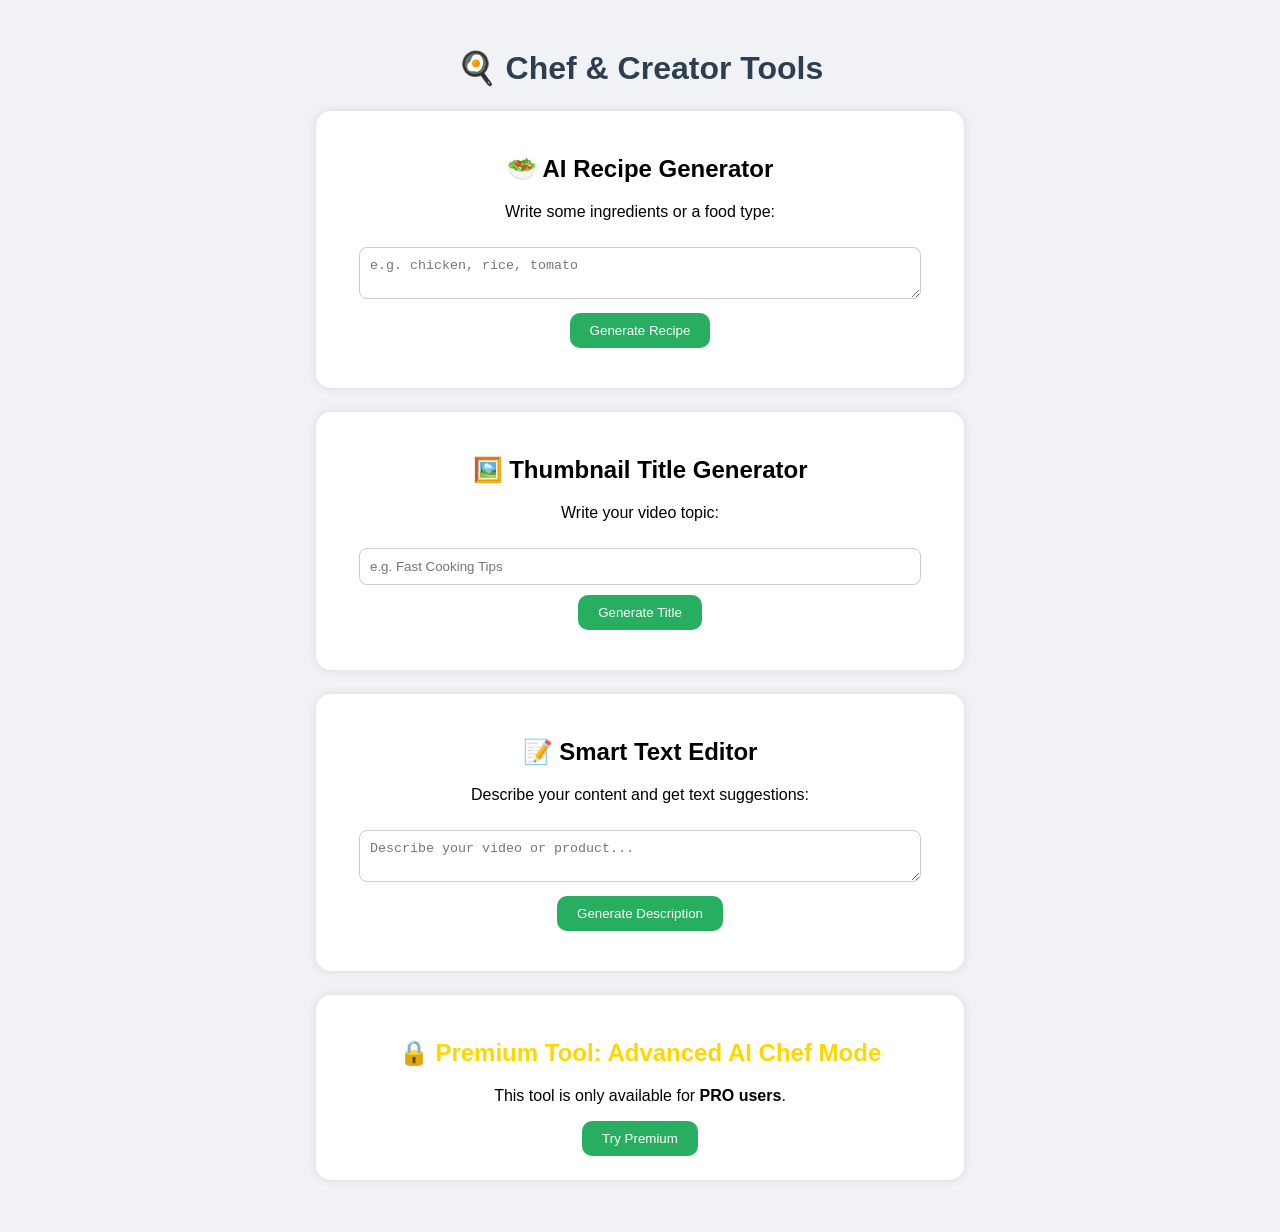
==== index.html @ 95f0c41e "Add files via upload" ====
<!DOCTYPE html>
<html lang="en">
<head>
  <meta charset="UTF-8">
  <title>Chef & Creator Tools</title>
  <style>
    body {
      font-family: Arial, sans-serif;
      padding: 20px;
      background: #f0f2f5;
      text-align: center;
    }
    h1 {
      color: #2c3e50;
    }
    .tool {
      background: white;
      margin: 1.5em auto;
      padding: 1.5em;
      border-radius: 15px;
      max-width: 600px;
      box-shadow: 0 0 10px rgba(0,0,0,0.1);
    }
    textarea, input {
      width: 90%;
      padding: 10px;
      margin: 10px 0;
      border-radius: 8px;
      border: 1px solid #ccc;
    }
    button {
      padding: 10px 20px;
      background-color: #27ae60;
      color: white;
      border: none;
      border-radius: 10px;
      cursor: pointer;
    }
    button:hover {
      background-color: #1e8449;
    }
    .premium {
      color: gold;
      font-weight: bold;
    }
  </style>
</head>
<body>

  <h1>🍳 Chef & Creator Tools</h1>

  <!-- Herramienta de recetas -->
  <div class="tool">
    <h2>🥗 AI Recipe Generator</h2>
    <p>Write some ingredients or a food type:</p>
    <textarea id="ingredients" placeholder="e.g. chicken, rice, tomato"></textarea>
    <button onclick="generateRecipe()">Generate Recipe</button>
    <p id="recipeOutput"></p>
  </div>

  <!-- Sistema de miniaturas -->
  <div class="tool">
    <h2>🖼️ Thumbnail Title Generator</h2>
    <p>Write your video topic:</p>
    <input type="text" id="videoTopic" placeholder="e.g. Fast Cooking Tips">
    <button onclick="generateThumbnail()">Generate Title</button>
    <p id="thumbnailOutput"></p>
  </div>

  <!-- Editor de IA -->
  <div class="tool">
    <h2>📝 Smart Text Editor</h2>
    <p>Describe your content and get text suggestions:</p>
    <textarea id="contentDesc" placeholder="Describe your video or product..."></textarea>
    <button onclick="generateText()">Generate Description</button>
    <p id="textOutput"></p>
  </div>

  <!-- Herramienta Premium -->
  <div class="tool">
    <h2 class="premium">🔒 Premium Tool: Advanced AI Chef Mode</h2>
    <p>This tool is only available for <strong>PRO users</strong>.</p>
    <button onclick="alert('Upgrade to PRO to unlock this feature!')">Try Premium</button>
  </div>

  <script>
    function generateRecipe() {
      const input = document.getElementById("ingredients").value.toLowerCase();
      const output = document.getElementById("recipeOutput");
      if (!input) {
        output.textContent = "Please enter ingredients.";
        return;
      }
      output.textContent = `Recipe Idea: Mix ${input} with spices, cook for 25 mins. Serve hot!`;
    }

    function generateThumbnail() {
      const topic = document.getElementById("videoTopic").value;
      const output = document.getElementById("thumbnailOutput");
      if (!topic) {
        output.textContent = "Please enter a topic.";
        return;
      }
      const title = `🔥 ${topic.toUpperCase()} in 5 Minutes! (Shocking Results)`;
      output.textContent = `Suggested Title: ${title}`;
    }

    function generateText() {
      const desc = document.getElementById("contentDesc").value;
      const output = document.getElementById("textOutput");
      if (!desc) {
        output.textContent = "Please write a description.";
        return;
      }
      output.textContent = `Suggested Text: Discover how ${desc} can boost your creativity! Try it now.`;
    }
  </script>

</body>
  </html>
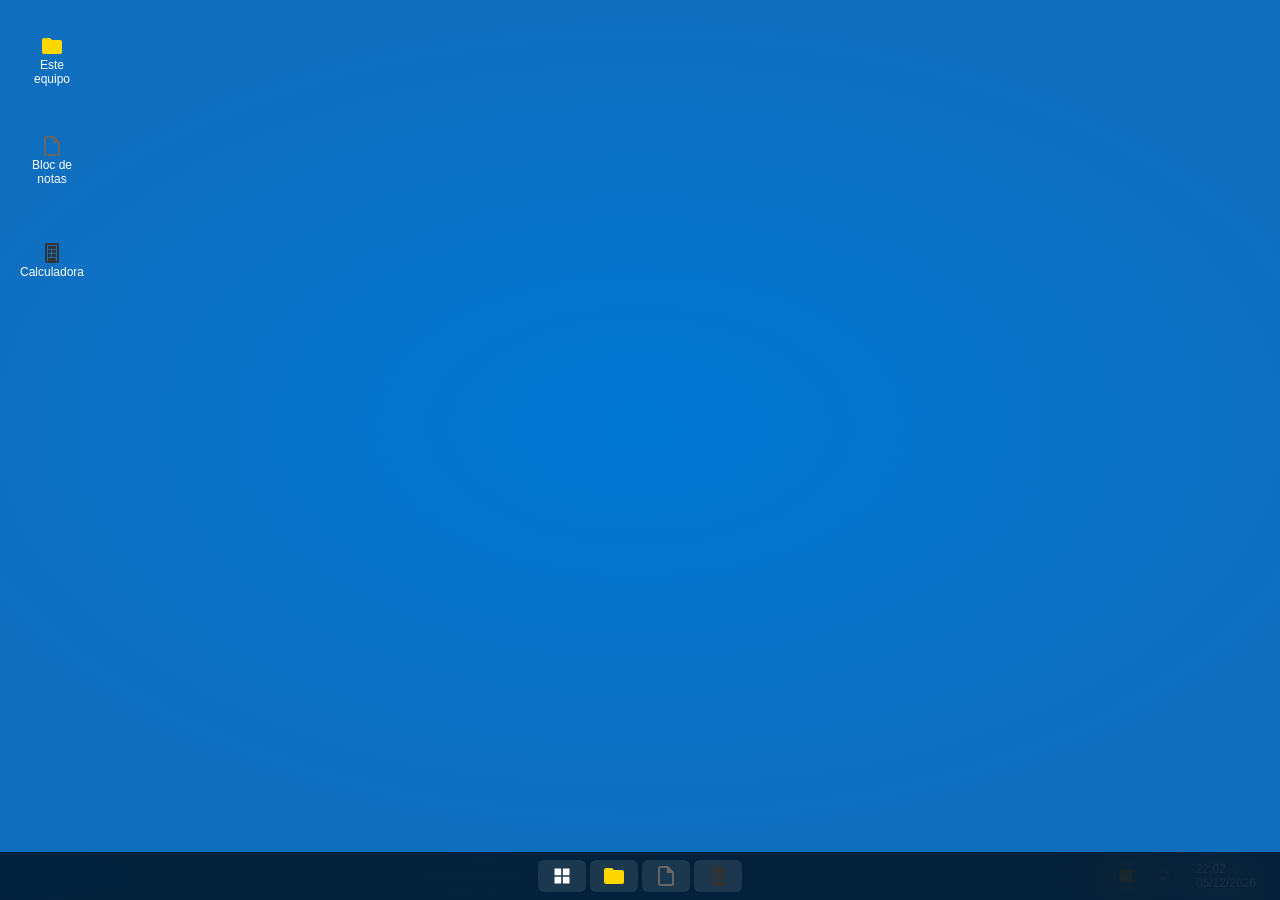
==== commit 5c04ac4c: "Implement Windows 11 desktop emulator with multiple apps and interactions Co-authored-by: santinopon" ====
--- a/index.html
+++ b/index.html
@@ -1,120 +1,1126 @@
 <!DOCTYPE html>
-<html lang="en">
+<html lang="es">
 <head>
-  <meta charset="UTF-8">
-  <title>Chef & Creator Tools</title>
-  <style>
-    body {
-      font-family: Arial, sans-serif;
-      padding: 20px;
-      background: #f0f2f5;
-      text-align: center;
-    }
-    h1 {
-      color: #2c3e50;
-    }
-    .tool {
-      background: white;
-      margin: 1.5em auto;
-      padding: 1.5em;
-      border-radius: 15px;
-      max-width: 600px;
-      box-shadow: 0 0 10px rgba(0,0,0,0.1);
-    }
-    textarea, input {
-      width: 90%;
-      padding: 10px;
-      margin: 10px 0;
-      border-radius: 8px;
-      border: 1px solid #ccc;
-    }
-    button {
-      padding: 10px 20px;
-      background-color: #27ae60;
-      color: white;
-      border: none;
-      border-radius: 10px;
-      cursor: pointer;
-    }
-    button:hover {
-      background-color: #1e8449;
-    }
-    .premium {
-      color: gold;
-      font-weight: bold;
-    }
-  </style>
+    <meta charset="UTF-8">
+    <meta name="viewport" content="width=device-width, initial-scale=1.0">
+    <title>Windows 11 Emulator</title>
+    <style>
+        * {
+            margin: 0;
+            padding: 0;
+            box-sizing: border-box;
+        }
+
+        body {
+            font-family: 'Segoe UI', Tahoma, Geneva, Verdana, sans-serif;
+            height: 100vh;
+            overflow: hidden;
+            background: linear-gradient(135deg, #0078d4 0%, #106ebe 100%);
+            position: relative;
+        }
+
+        /* Desktop */
+        .desktop {
+            width: 100%;
+            height: calc(100vh - 48px);
+            position: relative;
+            background: url('data:image/svg+xml,<svg xmlns="http://www.w3.org/2000/svg" viewBox="0 0 1920 1080"><defs><radialGradient id="grad" cx="50%" cy="50%" r="50%"><stop offset="0%" style="stop-color:%230078d4;stop-opacity:1" /><stop offset="100%" style="stop-color:%23106ebe;stop-opacity:1" /></radialGradient></defs><rect width="1920" height="1080" fill="url(%23grad)"/></svg>') center/cover;
+        }
+
+        /* Desktop Icons */
+        .desktop-icon {
+            position: absolute;
+            width: 64px;
+            height: 80px;
+            display: flex;
+            flex-direction: column;
+            align-items: center;
+            justify-content: center;
+            cursor: pointer;
+            border-radius: 8px;
+            transition: background-color 0.2s;
+            color: white;
+            font-size: 12px;
+            text-align: center;
+            padding: 8px;
+        }
+
+        .desktop-icon:hover {
+            background: rgba(255, 255, 255, 0.1);
+        }
+
+        .desktop-icon img {
+            width: 32px;
+            height: 32px;
+            margin-bottom: 4px;
+        }
+
+        /* Taskbar */
+        .taskbar {
+            position: fixed;
+            bottom: 0;
+            left: 0;
+            right: 0;
+            height: 48px;
+            background: rgba(0, 0, 0, 0.7);
+            backdrop-filter: blur(20px);
+            display: flex;
+            align-items: center;
+            justify-content: center;
+            z-index: 1000;
+        }
+
+        .taskbar-center {
+            display: flex;
+            align-items: center;
+            gap: 4px;
+        }
+
+        .start-button {
+            width: 48px;
+            height: 32px;
+            background: rgba(255, 255, 255, 0.1);
+            border: none;
+            border-radius: 6px;
+            cursor: pointer;
+            display: flex;
+            align-items: center;
+            justify-content: center;
+            transition: background-color 0.2s;
+        }
+
+        .start-button:hover {
+            background: rgba(255, 255, 255, 0.2);
+        }
+
+        .start-button svg {
+            width: 20px;
+            height: 20px;
+            fill: white;
+        }
+
+        .taskbar-app {
+            width: 48px;
+            height: 32px;
+            background: rgba(255, 255, 255, 0.1);
+            border: none;
+            border-radius: 6px;
+            cursor: pointer;
+            display: flex;
+            align-items: center;
+            justify-content: center;
+            transition: background-color 0.2s;
+            position: relative;
+        }
+
+        .taskbar-app:hover {
+            background: rgba(255, 255, 255, 0.2);
+        }
+
+        .taskbar-app.active {
+            background: rgba(255, 255, 255, 0.3);
+        }
+
+        .taskbar-app.active::after {
+            content: '';
+            position: absolute;
+            bottom: -2px;
+            left: 50%;
+            transform: translateX(-50%);
+            width: 20px;
+            height: 2px;
+            background: #0078d4;
+            border-radius: 1px;
+        }
+
+        /* Start Menu */
+        .start-menu {
+            position: fixed;
+            bottom: 60px;
+            left: 50%;
+            transform: translateX(-50%);
+            width: 600px;
+            height: 700px;
+            background: rgba(32, 32, 32, 0.95);
+            backdrop-filter: blur(20px);
+            border-radius: 12px;
+            border: 1px solid rgba(255, 255, 255, 0.1);
+            display: none;
+            flex-direction: column;
+            z-index: 1001;
+            overflow: hidden;
+        }
+
+        .start-menu.show {
+            display: flex;
+        }
+
+        .start-menu-header {
+            padding: 24px 24px 16px;
+            border-bottom: 1px solid rgba(255, 255, 255, 0.1);
+        }
+
+        .search-box {
+            width: 100%;
+            padding: 12px 16px;
+            background: rgba(255, 255, 255, 0.1);
+            border: 1px solid rgba(255, 255, 255, 0.2);
+            border-radius: 6px;
+            color: white;
+            font-size: 14px;
+            outline: none;
+        }
+
+        .search-box::placeholder {
+            color: rgba(255, 255, 255, 0.6);
+        }
+
+        .start-menu-content {
+            flex: 1;
+            padding: 24px;
+            overflow-y: auto;
+        }
+
+        .pinned-section h3 {
+            color: white;
+            font-size: 16px;
+            margin-bottom: 16px;
+            font-weight: 600;
+        }
+
+        .pinned-apps {
+            display: grid;
+            grid-template-columns: repeat(6, 1fr);
+            gap: 12px;
+            margin-bottom: 32px;
+        }
+
+        .pinned-app {
+            width: 80px;
+            height: 80px;
+            background: rgba(255, 255, 255, 0.1);
+            border-radius: 8px;
+            display: flex;
+            flex-direction: column;
+            align-items: center;
+            justify-content: center;
+            cursor: pointer;
+            transition: background-color 0.2s;
+            color: white;
+            text-decoration: none;
+        }
+
+        .pinned-app:hover {
+            background: rgba(255, 255, 255, 0.2);
+        }
+
+        .pinned-app span {
+            font-size: 11px;
+            margin-top: 4px;
+            text-align: center;
+        }
+
+        /* Window */
+        .window {
+            position: absolute;
+            background: white;
+            border-radius: 8px;
+            box-shadow: 0 8px 32px rgba(0, 0, 0, 0.3);
+            display: none;
+            flex-direction: column;
+            overflow: hidden;
+            z-index: 100;
+            min-width: 300px;
+            min-height: 200px;
+        }
+
+        .window.show {
+            display: flex;
+        }
+
+        .window.maximized {
+            top: 0 !important;
+            left: 0 !important;
+            width: 100% !important;
+            height: calc(100vh - 48px) !important;
+            border-radius: 0;
+        }
+
+        .window-titlebar {
+            height: 32px;
+            background: #f3f3f3;
+            display: flex;
+            align-items: center;
+            justify-content: space-between;
+            padding: 0 16px;
+            cursor: move;
+            user-select: none;
+        }
+
+        .window-title {
+            font-size: 12px;
+            font-weight: 400;
+            color: #333;
+        }
+
+        .window-controls {
+            display: flex;
+            gap: 2px;
+        }
+
+        .window-control {
+            width: 32px;
+            height: 20px;
+            border: none;
+            background: transparent;
+            cursor: pointer;
+            display: flex;
+            align-items: center;
+            justify-content: center;
+            border-radius: 4px;
+            transition: background-color 0.2s;
+        }
+
+        .window-control:hover {
+            background: rgba(0, 0, 0, 0.1);
+        }
+
+        .window-control.close:hover {
+            background: #e74c3c;
+            color: white;
+        }
+
+        .window-content {
+            flex: 1;
+            overflow: auto;
+        }
+
+        /* File Explorer */
+        .file-explorer {
+            display: flex;
+            height: 100%;
+        }
+
+        .sidebar {
+            width: 200px;
+            background: #f8f9fa;
+            border-right: 1px solid #e9ecef;
+            padding: 16px 0;
+        }
+
+        .sidebar-item {
+            padding: 8px 16px;
+            cursor: pointer;
+            display: flex;
+            align-items: center;
+            gap: 8px;
+            font-size: 14px;
+            color: #333;
+            transition: background-color 0.2s;
+        }
+
+        .sidebar-item:hover {
+            background: #e9ecef;
+        }
+
+        .sidebar-item.active {
+            background: #0078d4;
+            color: white;
+        }
+
+        .main-content {
+            flex: 1;
+            display: flex;
+            flex-direction: column;
+        }
+
+        .toolbar {
+            height: 48px;
+            background: #f8f9fa;
+            border-bottom: 1px solid #e9ecef;
+            display: flex;
+            align-items: center;
+            padding: 0 16px;
+            gap: 8px;
+        }
+
+        .toolbar-button {
+            padding: 6px 12px;
+            border: 1px solid #dee2e6;
+            background: white;
+            border-radius: 4px;
+            cursor: pointer;
+            font-size: 12px;
+            transition: background-color 0.2s;
+        }
+
+        .toolbar-button:hover {
+            background: #e9ecef;
+        }
+
+        .file-list {
+            flex: 1;
+            padding: 16px;
+            background: white;
+        }
+
+        .file-item {
+            display: flex;
+            align-items: center;
+            gap: 12px;
+            padding: 8px;
+            border-radius: 4px;
+            cursor: pointer;
+            transition: background-color 0.2s;
+        }
+
+        .file-item:hover {
+            background: #f8f9fa;
+        }
+
+        .file-item.selected {
+            background: #0078d4;
+            color: white;
+        }
+
+        /* Notepad */
+        .notepad-content {
+            padding: 16px;
+            height: 100%;
+        }
+
+        .notepad-textarea {
+            width: 100%;
+            height: 100%;
+            border: none;
+            outline: none;
+            font-family: 'Consolas', monospace;
+            font-size: 14px;
+            resize: none;
+        }
+
+        /* Calculator */
+        .calculator {
+            padding: 16px;
+            background: #f0f0f0;
+            width: 320px;
+            height: 500px;
+        }
+
+        .calc-display {
+            width: 100%;
+            height: 80px;
+            background: white;
+            border: 2px solid #ddd;
+            border-radius: 4px;
+            margin-bottom: 16px;
+            padding: 16px;
+            font-size: 24px;
+            text-align: right;
+            display: flex;
+            align-items: center;
+            justify-content: flex-end;
+        }
+
+        .calc-buttons {
+            display: grid;
+            grid-template-columns: repeat(4, 1fr);
+            gap: 8px;
+        }
+
+        .calc-button {
+            height: 60px;
+            border: none;
+            border-radius: 4px;
+            background: #e0e0e0;
+            cursor: pointer;
+            font-size: 18px;
+            font-weight: 600;
+            transition: background-color 0.2s;
+        }
+
+        .calc-button:hover {
+            background: #d0d0d0;
+        }
+
+        .calc-button.operator {
+            background: #0078d4;
+            color: white;
+        }
+
+        .calc-button.operator:hover {
+            background: #106ebe;
+        }
+
+        .calc-button.equals {
+            background: #28a745;
+            color: white;
+        }
+
+        .calc-button.equals:hover {
+            background: #218838;
+        }
+
+        /* System Tray */
+        .system-tray {
+            position: fixed;
+            bottom: 0;
+            right: 0;
+            display: flex;
+            align-items: center;
+            height: 48px;
+            padding: 0 16px;
+            gap: 8px;
+            color: white;
+            font-size: 12px;
+        }
+
+        .tray-item {
+            padding: 4px 8px;
+            border-radius: 4px;
+            cursor: pointer;
+            transition: background-color 0.2s;
+        }
+
+        .tray-item:hover {
+            background: rgba(255, 255, 255, 0.1);
+        }
+
+        /* Notification */
+        .notification {
+            position: fixed;
+            top: 20px;
+            right: 20px;
+            background: white;
+            border-radius: 8px;
+            box-shadow: 0 4px 16px rgba(0, 0, 0, 0.2);
+            padding: 16px;
+            min-width: 300px;
+            z-index: 2000;
+            transform: translateX(400px);
+            transition: transform 0.3s ease;
+        }
+
+        .notification.show {
+            transform: translateX(0);
+        }
+
+        .notification-title {
+            font-weight: 600;
+            margin-bottom: 4px;
+        }
+
+        .notification-message {
+            font-size: 14px;
+            color: #666;
+        }
+
+        /* Context Menu */
+        .context-menu {
+            position: fixed;
+            background: white;
+            border: 1px solid #ccc;
+            border-radius: 4px;
+            box-shadow: 0 4px 16px rgba(0, 0, 0, 0.2);
+            padding: 4px 0;
+            min-width: 150px;
+            z-index: 1500;
+            display: none;
+        }
+
+        .context-menu-item {
+            padding: 8px 16px;
+            cursor: pointer;
+            font-size: 14px;
+            transition: background-color 0.2s;
+        }
+
+        .context-menu-item:hover {
+            background: #f0f0f0;
+        }
+
+        .context-menu-divider {
+            height: 1px;
+            background: #e0e0e0;
+            margin: 4px 0;
+        }
+
+        /* Icons */
+        .icon {
+            width: 24px;
+            height: 24px;
+            display: inline-block;
+        }
+
+        .icon-folder { background: url('data:image/svg+xml,<svg xmlns="http://www.w3.org/2000/svg" fill="%23ffd700" viewBox="0 0 24 24"><path d="M10 4H4c-1.11 0-2 .89-2 2v12c0 1.11.89 2 2 2h16c1.11 0 2-.89 2-2V8c0-1.11-.89-2-2-2h-8l-2-2z"/></svg>') center/contain; }
+        .icon-file { background: url('data:image/svg+xml,<svg xmlns="http://www.w3.org/2000/svg" fill="%23666" viewBox="0 0 24 24"><path d="M14,2H6A2,2 0 0,0 4,4V20A2,2 0 0,0 6,22H18A2,2 0 0,0 20,20V8L14,2M18,20H6V4H13V9H18V20Z"/></svg>') center/contain; }
+        .icon-notepad { background: url('data:image/svg+xml,<svg xmlns="http://www.w3.org/2000/svg" fill="%23666" viewBox="0 0 24 24"><path d="M14,2H6A2,2 0 0,0 4,4V20A2,2 0 0,0 6,22H18A2,2 0 0,0 20,20V8L14,2M18,20H6V4H13V9H18V20Z"/></svg>') center/contain; }
+        .icon-calculator { background: url('data:image/svg+xml,<svg xmlns="http://www.w3.org/2000/svg" fill="%23333" viewBox="0 0 24 24"><path d="M7,2A2,2 0 0,0 5,4V20A2,2 0 0,0 7,22H17A2,2 0 0,0 19,20V4A2,2 0 0,0 17,2H7M7,4H17V20H7V4M8,5V8H16V5H8M8,9V12H11V9H8M12,9V12H16V9H12M8,13V16H11V13H8M12,13V16H16V13H12M8,17V20H16V17H8Z"/></svg>') center/contain; }
+        .icon-edge { background: url('data:image/svg+xml,<svg xmlns="http://www.w3.org/2000/svg" fill="%230078d4" viewBox="0 0 24 24"><path d="M12,2A10,10 0 0,0 2,12A10,10 0 0,0 12,22A10,10 0 0,0 22,12A10,10 0 0,0 12,2Z"/></svg>') center/contain; }
+        .icon-store { background: url('data:image/svg+xml,<svg xmlns="http://www.w3.org/2000/svg" fill="%230078d4" viewBox="0 0 24 24"><path d="M4,6H20V18H4M6,9V12H18V9H6Z"/></svg>') center/contain; }
+        .icon-settings { background: url('data:image/svg+xml,<svg xmlns="http://www.w3.org/2000/svg" fill="%23666" viewBox="0 0 24 24"><path d="M12,15.5A3.5,3.5 0 0,1 8.5,12A3.5,3.5 0 0,1 12,8.5A3.5,3.5 0 0,1 15.5,12A3.5,3.5 0 0,1 12,15.5M19.43,12.97C19.47,12.65 19.5,12.33 19.5,12C19.5,11.67 19.47,11.34 19.43,11L21.54,9.37C21.73,9.22 21.78,8.95 21.66,8.73L19.66,5.27C19.54,5.05 19.27,4.96 19.05,5.05L16.56,6.05C16.04,5.66 15.5,5.32 14.87,5.07L14.5,2.42C14.46,2.18 14.25,2 14,2H10C9.75,2 9.54,2.18 9.5,2.42L9.13,5.07C8.5,5.32 7.96,5.66 7.44,6.05L4.95,5.05C4.73,4.96 4.46,5.05 4.34,5.27L2.34,8.73C2.22,8.95 2.27,9.22 2.46,9.37L4.57,11C4.53,11.34 4.5,11.67 4.5,12C4.5,12.33 4.53,12.65 4.57,12.97L2.46,14.63C2.27,14.78 2.22,15.05 2.34,15.27L4.34,18.73C4.46,18.95 4.73,19.03 4.95,18.95L7.44,17.94C7.96,18.34 8.5,18.68 9.13,18.93L9.5,21.58C9.54,21.82 9.75,22 10,22H14C14.25,22 14.46,21.82 14.5,21.58L14.87,18.93C15.5,18.68 16.04,18.34 16.56,17.94L19.05,18.95C19.27,19.03 19.54,18.95 19.66,18.73L21.66,15.27C21.78,15.05 21.73,14.78 21.54,14.63L19.43,12.97Z"/></svg>') center/contain; }
+
+        /* Responsive */
+        @media (max-width: 768px) {
+            .start-menu {
+                width: 90%;
+                height: 80%;
+            }
+            
+            .pinned-apps {
+                grid-template-columns: repeat(4, 1fr);
+            }
+            
+            .calculator {
+                width: 280px;
+                height: 450px;
+            }
+        }
+    </style>
 </head>
 <body>
-
-  <h1>🍳 Chef & Creator Tools</h1>
-
-  <!-- Herramienta de recetas -->
-  <div class="tool">
-    <h2>🥗 AI Recipe Generator</h2>
-    <p>Write some ingredients or a food type:</p>
-    <textarea id="ingredients" placeholder="e.g. chicken, rice, tomato"></textarea>
-    <button onclick="generateRecipe()">Generate Recipe</button>
-    <p id="recipeOutput"></p>
-  </div>
-
-  <!-- Sistema de miniaturas -->
-  <div class="tool">
-    <h2>🖼️ Thumbnail Title Generator</h2>
-    <p>Write your video topic:</p>
-    <input type="text" id="videoTopic" placeholder="e.g. Fast Cooking Tips">
-    <button onclick="generateThumbnail()">Generate Title</button>
-    <p id="thumbnailOutput"></p>
-  </div>
-
-  <!-- Editor de IA -->
-  <div class="tool">
-    <h2>📝 Smart Text Editor</h2>
-    <p>Describe your content and get text suggestions:</p>
-    <textarea id="contentDesc" placeholder="Describe your video or product..."></textarea>
-    <button onclick="generateText()">Generate Description</button>
-    <p id="textOutput"></p>
-  </div>
-
-  <!-- Herramienta Premium -->
-  <div class="tool">
-    <h2 class="premium">🔒 Premium Tool: Advanced AI Chef Mode</h2>
-    <p>This tool is only available for <strong>PRO users</strong>.</p>
-    <button onclick="alert('Upgrade to PRO to unlock this feature!')">Try Premium</button>
-  </div>
-
-  <script>
-    function generateRecipe() {
-      const input = document.getElementById("ingredients").value.toLowerCase();
-      const output = document.getElementById("recipeOutput");
-      if (!input) {
-        output.textContent = "Please enter ingredients.";
-        return;
-      }
-      output.textContent = `Recipe Idea: Mix ${input} with spices, cook for 25 mins. Serve hot!`;
-    }
-
-    function generateThumbnail() {
-      const topic = document.getElementById("videoTopic").value;
-      const output = document.getElementById("thumbnailOutput");
-      if (!topic) {
-        output.textContent = "Please enter a topic.";
-        return;
-      }
-      const title = `🔥 ${topic.toUpperCase()} in 5 Minutes! (Shocking Results)`;
-      output.textContent = `Suggested Title: ${title}`;
-    }
-
-    function generateText() {
-      const desc = document.getElementById("contentDesc").value;
-      const output = document.getElementById("textOutput");
-      if (!desc) {
-        output.textContent = "Please write a description.";
-        return;
-      }
-      output.textContent = `Suggested Text: Discover how ${desc} can boost your creativity! Try it now.`;
-    }
-  </script>
-
+    <!-- Desktop -->
+    <div class="desktop" id="desktop">
+        <!-- Desktop Icons -->
+        <div class="desktop-icon" style="top: 20px; left: 20px;" onclick="openApp('fileExplorer')">
+            <div class="icon icon-folder"></div>
+            <span>Este equipo</span>
+        </div>
+        
+        <div class="desktop-icon" style="top: 120px; left: 20px;" onclick="openApp('notepad')">
+            <div class="icon icon-notepad"></div>
+            <span>Bloc de notas</span>
+        </div>
+        
+        <div class="desktop-icon" style="top: 220px; left: 20px;" onclick="openApp('calculator')">
+            <div class="icon icon-calculator"></div>
+            <span>Calculadora</span>
+        </div>
+    </div>
+
+    <!-- File Explorer Window -->
+    <div class="window" id="fileExplorer" style="top: 100px; left: 200px; width: 800px; height: 600px;">
+        <div class="window-titlebar">
+            <span class="window-title">Explorador de archivos</span>
+            <div class="window-controls">
+                <button class="window-control" onclick="minimizeWindow('fileExplorer')">−</button>
+                <button class="window-control" onclick="maximizeWindow('fileExplorer')">□</button>
+                <button class="window-control close" onclick="closeWindow('fileExplorer')">×</button>
+            </div>
+        </div>
+        <div class="window-content">
+            <div class="file-explorer">
+                <div class="sidebar">
+                    <div class="sidebar-item active" onclick="navigateTo('thisPC')">
+                        <div class="icon icon-folder"></div>
+                        Este equipo
+                    </div>
+                    <div class="sidebar-item" onclick="navigateTo('desktop')">
+                        <div class="icon icon-folder"></div>
+                        Escritorio
+                    </div>
+                    <div class="sidebar-item" onclick="navigateTo('documents')">
+                        <div class="icon icon-folder"></div>
+                        Documentos
+                    </div>
+                    <div class="sidebar-item" onclick="navigateTo('downloads')">
+                        <div class="icon icon-folder"></div>
+                        Descargas
+                    </div>
+                    <div class="sidebar-item" onclick="navigateTo('pictures')">
+                        <div class="icon icon-folder"></div>
+                        Imágenes
+                    </div>
+                </div>
+                <div class="main-content">
+                    <div class="toolbar">
+                        <button class="toolbar-button" onclick="goBack()">← Atrás</button>
+                        <button class="toolbar-button" onclick="goForward()">Adelante →</button>
+                        <button class="toolbar-button" onclick="goUp()">↑ Arriba</button>
+                        <button class="toolbar-button" onclick="refresh()">🔄 Actualizar</button>
+                    </div>
+                    <div class="file-list" id="fileList">
+                        <div class="file-item" onclick="selectFile(this)">
+                            <div class="icon icon-folder"></div>
+                            <span>Carpeta de muestra</span>
+                        </div>
+                        <div class="file-item" onclick="selectFile(this)">
+                            <div class="icon icon-file"></div>
+                            <span>Documento.txt</span>
+                        </div>
+                        <div class="file-item" onclick="selectFile(this)">
+                            <div class="icon icon-file"></div>
+                            <span>Imagen.jpg</span>
+                        </div>
+                    </div>
+                </div>
+            </div>
+        </div>
+    </div>
+
+    <!-- Notepad Window -->
+    <div class="window" id="notepad" style="top: 150px; left: 250px; width: 600px; height: 400px;">
+        <div class="window-titlebar">
+            <span class="window-title">Bloc de notas - Sin título</span>
+            <div class="window-controls">
+                <button class="window-control" onclick="minimizeWindow('notepad')">−</button>
+                <button class="window-control" onclick="maximizeWindow('notepad')">□</button>
+                <button class="window-control close" onclick="closeWindow('notepad')">×</button>
+            </div>
+        </div>
+        <div class="window-content notepad-content">
+            <textarea class="notepad-textarea" placeholder="Escribe tu texto aquí..."></textarea>
+        </div>
+    </div>
+
+    <!-- Calculator Window -->
+    <div class="window" id="calculator" style="top: 200px; left: 300px;">
+        <div class="window-titlebar">
+            <span class="window-title">Calculadora</span>
+            <div class="window-controls">
+                <button class="window-control" onclick="minimizeWindow('calculator')">−</button>
+                <button class="window-control close" onclick="closeWindow('calculator')">×</button>
+            </div>
+        </div>
+        <div class="window-content">
+            <div class="calculator">
+                <div class="calc-display" id="calcDisplay">0</div>
+                <div class="calc-buttons">
+                    <button class="calc-button" onclick="clearCalc()">C</button>
+                    <button class="calc-button" onclick="clearEntry()">CE</button>
+                    <button class="calc-button" onclick="backspace()">⌫</button>
+                    <button class="calc-button operator" onclick="appendOperator('/')">÷</button>
+                    
+                    <button class="calc-button" onclick="appendNumber('7')">7</button>
+                    <button class="calc-button" onclick="appendNumber('8')">8</button>
+                    <button class="calc-button" onclick="appendNumber('9')">9</button>
+                    <button class="calc-button operator" onclick="appendOperator('*')">×</button>
+                    
+                    <button class="calc-button" onclick="appendNumber('4')">4</button>
+                    <button class="calc-button" onclick="appendNumber('5')">5</button>
+                    <button class="calc-button" onclick="appendNumber('6')">6</button>
+                    <button class="calc-button operator" onclick="appendOperator('-')">−</button>
+                    
+                    <button class="calc-button" onclick="appendNumber('1')">1</button>
+                    <button class="calc-button" onclick="appendNumber('2')">2</button>
+                    <button class="calc-button" onclick="appendNumber('3')">3</button>
+                    <button class="calc-button operator" onclick="appendOperator('+')">+</button>
+                    
+                    <button class="calc-button" onclick="appendNumber('0')" style="grid-column: span 2;">0</button>
+                    <button class="calc-button" onclick="appendNumber('.')">.</button>
+                    <button class="calc-button equals" onclick="calculate()">=</button>
+                </div>
+            </div>
+        </div>
+    </div>
+
+    <!-- Start Menu -->
+    <div class="start-menu" id="startMenu">
+        <div class="start-menu-header">
+            <input type="text" class="search-box" placeholder="Escriba aquí para buscar">
+        </div>
+        <div class="start-menu-content">
+            <div class="pinned-section">
+                <h3>Ancladas</h3>
+                <div class="pinned-apps">
+                    <div class="pinned-app" onclick="openApp('fileExplorer')">
+                        <div class="icon icon-folder"></div>
+                        <span>Explorador de archivos</span>
+                    </div>
+                    <div class="pinned-app" onclick="openApp('notepad')">
+                        <div class="icon icon-notepad"></div>
+                        <span>Bloc de notas</span>
+                    </div>
+                    <div class="pinned-app" onclick="openApp('calculator')">
+                        <div class="icon icon-calculator"></div>
+                        <span>Calculadora</span>
+                    </div>
+                    <div class="pinned-app" onclick="showNotification('Microsoft Edge', 'Navegador web no disponible en esta demo')">
+                        <div class="icon icon-edge"></div>
+                        <span>Microsoft Edge</span>
+                    </div>
+                    <div class="pinned-app" onclick="showNotification('Microsoft Store', 'Tienda no disponible en esta demo')">
+                        <div class="icon icon-store"></div>
+                        <span>Microsoft Store</span>
+                    </div>
+                    <div class="pinned-app" onclick="showNotification('Configuración', 'Configuración no disponible en esta demo')">
+                        <div class="icon icon-settings"></div>
+                        <span>Configuración</span>
+                    </div>
+                </div>
+            </div>
+        </div>
+    </div>
+
+    <!-- Taskbar -->
+    <div class="taskbar">
+        <div class="taskbar-center">
+            <button class="start-button" onclick="toggleStartMenu()">
+                <svg viewBox="0 0 24 24">
+                    <path d="M3,3H11V11H3V3M13,3H21V11H13V3M3,13H11V21H3V13M13,13H21V21H13V13Z"/>
+                </svg>
+            </button>
+            <button class="taskbar-app" id="taskbarFileExplorer" onclick="toggleApp('fileExplorer')">
+                <div class="icon icon-folder"></div>
+            </button>
+            <button class="taskbar-app" id="taskbarNotepad" onclick="toggleApp('notepad')">
+                <div class="icon icon-notepad"></div>
+            </button>
+            <button class="taskbar-app" id="taskbarCalculator" onclick="toggleApp('calculator')">
+                <div class="icon icon-calculator"></div>
+            </button>
+        </div>
+    </div>
+
+    <!-- System Tray -->
+    <div class="system-tray">
+        <div class="tray-item" onclick="showNotification('Red', 'Conectado a Internet')">
+            <span>📶</span>
+        </div>
+        <div class="tray-item" onclick="showNotification('Volumen', 'Volumen: 50%')">
+            <span>🔊</span>
+        </div>
+        <div class="tray-item" id="clock">
+            <div id="time"></div>
+            <div id="date"></div>
+        </div>
+    </div>
+
+    <!-- Notification -->
+    <div class="notification" id="notification">
+        <div class="notification-title" id="notificationTitle"></div>
+        <div class="notification-message" id="notificationMessage"></div>
+    </div>
+
+    <!-- Context Menu -->
+    <div class="context-menu" id="contextMenu">
+        <div class="context-menu-item" onclick="showNotification('Actualizar', 'Escritorio actualizado')">Actualizar</div>
+        <div class="context-menu-divider"></div>
+        <div class="context-menu-item" onclick="showNotification('Ver', 'Opciones de vista')">Ver</div>
+        <div class="context-menu-item" onclick="showNotification('Ordenar por', 'Opciones de ordenación')">Ordenar por</div>
+        <div class="context-menu-divider"></div>
+        <div class="context-menu-item" onclick="showNotification('Nuevo', 'Crear nuevo elemento')">Nuevo</div>
+        <div class="context-menu-divider"></div>
+        <div class="context-menu-item" onclick="showNotification('Configuración de pantalla', 'No disponible en esta demo')">Configuración de pantalla</div>
+        <div class="context-menu-item" onclick="showNotification('Personalizar', 'No disponible en esta demo')">Personalizar</div>
+    </div>
+
+    <script>
+        // Global variables
+        let draggedWindow = null;
+        let dragOffset = { x: 0, y: 0 };
+        let calcExpression = '';
+        let calcDisplayValue = '0';
+        let isNewNumber = true;
+
+        // Initialize
+        document.addEventListener('DOMContentLoaded', function() {
+            updateClock();
+            setInterval(updateClock, 1000);
+            
+            // Add event listeners
+            document.addEventListener('click', handleGlobalClick);
+            document.addEventListener('contextmenu', handleRightClick);
+            
+            // Make windows draggable
+            document.querySelectorAll('.window-titlebar').forEach(titlebar => {
+                titlebar.addEventListener('mousedown', startDrag);
+            });
+        });
+
+        // Clock functions
+        function updateClock() {
+            const now = new Date();
+            const timeOptions = { hour: '2-digit', minute: '2-digit', hour12: false };
+            const dateOptions = { day: '2-digit', month: '2-digit', year: 'numeric' };
+            
+            document.getElementById('time').textContent = now.toLocaleTimeString('es-ES', timeOptions);
+            document.getElementById('date').textContent = now.toLocaleDateString('es-ES', dateOptions);
+        }
+
+        // Start Menu functions
+        function toggleStartMenu() {
+            const startMenu = document.getElementById('startMenu');
+            startMenu.classList.toggle('show');
+        }
+
+        // Window management
+        function openApp(appId) {
+            const window = document.getElementById(appId);
+            const taskbarButton = document.getElementById('taskbar' + appId.charAt(0).toUpperCase() + appId.slice(1));
+            
+            window.classList.add('show');
+            if (taskbarButton) {
+                taskbarButton.classList.add('active');
+            }
+            
+            bringToFront(window);
+            document.getElementById('startMenu').classList.remove('show');
+        }
+
+        function closeWindow(appId) {
+            const window = document.getElementById(appId);
+            const taskbarButton = document.getElementById('taskbar' + appId.charAt(0).toUpperCase() + appId.slice(1));
+            
+            window.classList.remove('show');
+            if (taskbarButton) {
+                taskbarButton.classList.remove('active');
+            }
+        }
+
+        function minimizeWindow(appId) {
+            const window = document.getElementById(appId);
+            window.style.display = 'none';
+            setTimeout(() => {
+                window.style.display = 'flex';
+                window.style.transform = 'scale(0.95)';
+                window.style.opacity = '0';
+                setTimeout(() => {
+                    window.classList.remove('show');
+                    window.style.transform = '';
+                    window.style.opacity = '';
+                }, 200);
+            }, 100);
+        }
+
+        function maximizeWindow(appId) {
+            const window = document.getElementById(appId);
+            window.classList.toggle('maximized');
+        }
+
+        function toggleApp(appId) {
+            const window = document.getElementById(appId);
+            if (window.classList.contains('show')) {
+                minimizeWindow(appId);
+            } else {
+                openApp(appId);
+            }
+        }
+
+        function bringToFront(window) {
+            const windows = document.querySelectorAll('.window');
+            windows.forEach(w => w.style.zIndex = '100');
+            window.style.zIndex = '101';
+        }
+
+        // Drag functionality
+        function startDrag(e) {
+            draggedWindow = e.target.closest('.window');
+            if (draggedWindow.classList.contains('maximized')) return;
+            
+            const rect = draggedWindow.getBoundingClientRect();
+            dragOffset.x = e.clientX - rect.left;
+            dragOffset.y = e.clientY - rect.top;
+            
+            document.addEventListener('mousemove', drag);
+            document.addEventListener('mouseup', stopDrag);
+            
+            bringToFront(draggedWindow);
+        }
+
+        function drag(e) {
+            if (!draggedWindow) return;
+            
+            const x = e.clientX - dragOffset.x;
+            const y = e.clientY - dragOffset.y;
+            
+            draggedWindow.style.left = Math.max(0, Math.min(x, window.innerWidth - draggedWindow.offsetWidth)) + 'px';
+            draggedWindow.style.top = Math.max(0, Math.min(y, window.innerHeight - draggedWindow.offsetHeight - 48)) + 'px';
+        }
+
+        function stopDrag() {
+            draggedWindow = null;
+            document.removeEventListener('mousemove', drag);
+            document.removeEventListener('mouseup', stopDrag);
+        }
+
+        // Calculator functions
+        function appendNumber(num) {
+            if (isNewNumber) {
+                calcDisplayValue = num;
+                isNewNumber = false;
+            } else {
+                calcDisplayValue = calcDisplayValue === '0' ? num : calcDisplayValue + num;
+            }
+            updateCalcDisplay();
+        }
+
+        function appendOperator(op) {
+            if (!isNewNumber) {
+                calcExpression += calcDisplayValue + ' ' + op + ' ';
+                isNewNumber = true;
+            }
+        }
+
+        function calculate() {
+            try {
+                if (!isNewNumber) {
+                    calcExpression += calcDisplayValue;
+                    const result = eval(calcExpression.replace(/×/g, '*').replace(/÷/g, '/'));
+                    calcDisplayValue = result.toString();
+                    calcExpression = '';
+                    isNewNumber = true;
+                    updateCalcDisplay();
+                }
+            } catch (e) {
+                calcDisplayValue = 'Error';
+                calcExpression = '';
+                isNewNumber = true;
+                updateCalcDisplay();
+            }
+        }
+
+        function clearCalc() {
+            calcDisplayValue = '0';
+            calcExpression = '';
+            isNewNumber = true;
+            updateCalcDisplay();
+        }
+
+        function clearEntry() {
+            calcDisplayValue = '0';
+            isNewNumber = true;
+            updateCalcDisplay();
+        }
+
+        function backspace() {
+            if (calcDisplayValue.length > 1) {
+                calcDisplayValue = calcDisplayValue.slice(0, -1);
+            } else {
+                calcDisplayValue = '0';
+                isNewNumber = true;
+            }
+            updateCalcDisplay();
+        }
+
+        function updateCalcDisplay() {
+            document.getElementById('calcDisplay').textContent = calcDisplayValue;
+        }
+
+        // File Explorer functions
+        function navigateTo(location) {
+            document.querySelectorAll('.sidebar-item').forEach(item => item.classList.remove('active'));
+            event.target.closest('.sidebar-item').classList.add('active');
+            
+            const fileList = document.getElementById('fileList');
+            fileList.innerHTML = '';
+            
+            const locations = {
+                thisPC: [
+                    { type: 'folder', name: 'Disco local (C:)' },
+                    { type: 'folder', name: 'Disco local (D:)' },
+                ],
+                desktop: [
+                    { type: 'folder', name: 'Carpeta del escritorio' },
+                    { type: 'file', name: 'Acceso directo.lnk' },
+                ],
+                documents: [
+                    { type: 'file', name: 'Documento1.docx' },
+                    { type: 'file', name: 'Documento2.pdf' },
+                ],
+                downloads: [
+                    { type: 'file', name: 'Descarga1.zip' },
+                    { type: 'file', name: 'Imagen.jpg' },
+                ],
+                pictures: [
+                    { type: 'file', name: 'Foto1.jpg' },
+                    { type: 'file', name: 'Foto2.png' },
+                ]
+            };
+            
+            (locations[location] || []).forEach(item => {
+                const fileItem = document.createElement('div');
+                fileItem.className = 'file-item';
+                fileItem.onclick = () => selectFile(fileItem);
+                
+                const icon = document.createElement('div');
+                icon.className = item.type === 'folder' ? 'icon icon-folder' : 'icon icon-file';
+                
+                const name = document.createElement('span');
+                name.textContent = item.name;
+                
+                fileItem.appendChild(icon);
+                fileItem.appendChild(name);
+                fileList.appendChild(fileItem);
+            });
+        }
+
+        function selectFile(element) {
+            document.querySelectorAll('.file-item').forEach(item => item.classList.remove('selected'));
+            element.classList.add('selected');
+        }
+
+        function goBack() {
+            showNotification('Navegación', 'Función no disponible en esta demo');
+        }
+
+        function goForward() {
+            showNotification('Navegación', 'Función no disponible en esta demo');
+        }
+
+        function goUp() {
+            showNotification('Navegación', 'Función no disponible en esta demo');
+        }
+
+        function refresh() {
+            showNotification('Actualizar', 'Vista actualizada');
+        }
+
+        // Notification system
+        function showNotification(title, message) {
+            const notification = document.getElementById('notification');
+            document.getElementById('notificationTitle').textContent = title;
+            document.getElementById('notificationMessage').textContent = message;
+            
+            notification.classList.add('show');
+            
+            setTimeout(() => {
+                notification.classList.remove('show');
+            }, 3000);
+        }
+
+        // Global event handlers
+        function handleGlobalClick(e) {
+            if (!e.target.closest('.start-menu') && !e.target.closest('.start-button')) {
+                document.getElementById('startMenu').classList.remove('show');
+            }
+            
+            if (!e.target.closest('.context-menu')) {
+                document.getElementById('contextMenu').style.display = 'none';
+            }
+            
+            if (e.target.closest('.window')) {
+                bringToFront(e.target.closest('.window'));
+            }
+        }
+
+        function handleRightClick(e) {
+            if (e.target.closest('.desktop')) {
+                e.preventDefault();
+                const contextMenu = document.getElementById('contextMenu');
+                contextMenu.style.display = 'block';
+                contextMenu.style.left = e.clientX + 'px';
+                contextMenu.style.top = e.clientY + 'px';
+            }
+        }
+
+        // Keyboard shortcuts
+        document.addEventListener('keydown', function(e) {
+            if (e.key === 'Escape') {
+                document.getElementById('startMenu').classList.remove('show');
+                document.getElementById('contextMenu').style.display = 'none';
+            }
+            
+            if (e.ctrlKey && e.key === 'n') {
+                e.preventDefault();
+                openApp('notepad');
+            }
+            
+            if (e.key === 'F5') {
+                e.preventDefault();
+                showNotification('Actualizar', 'Página actualizada');
+            }
+        });
+    </script>
 </body>
-  </html>
+</html>
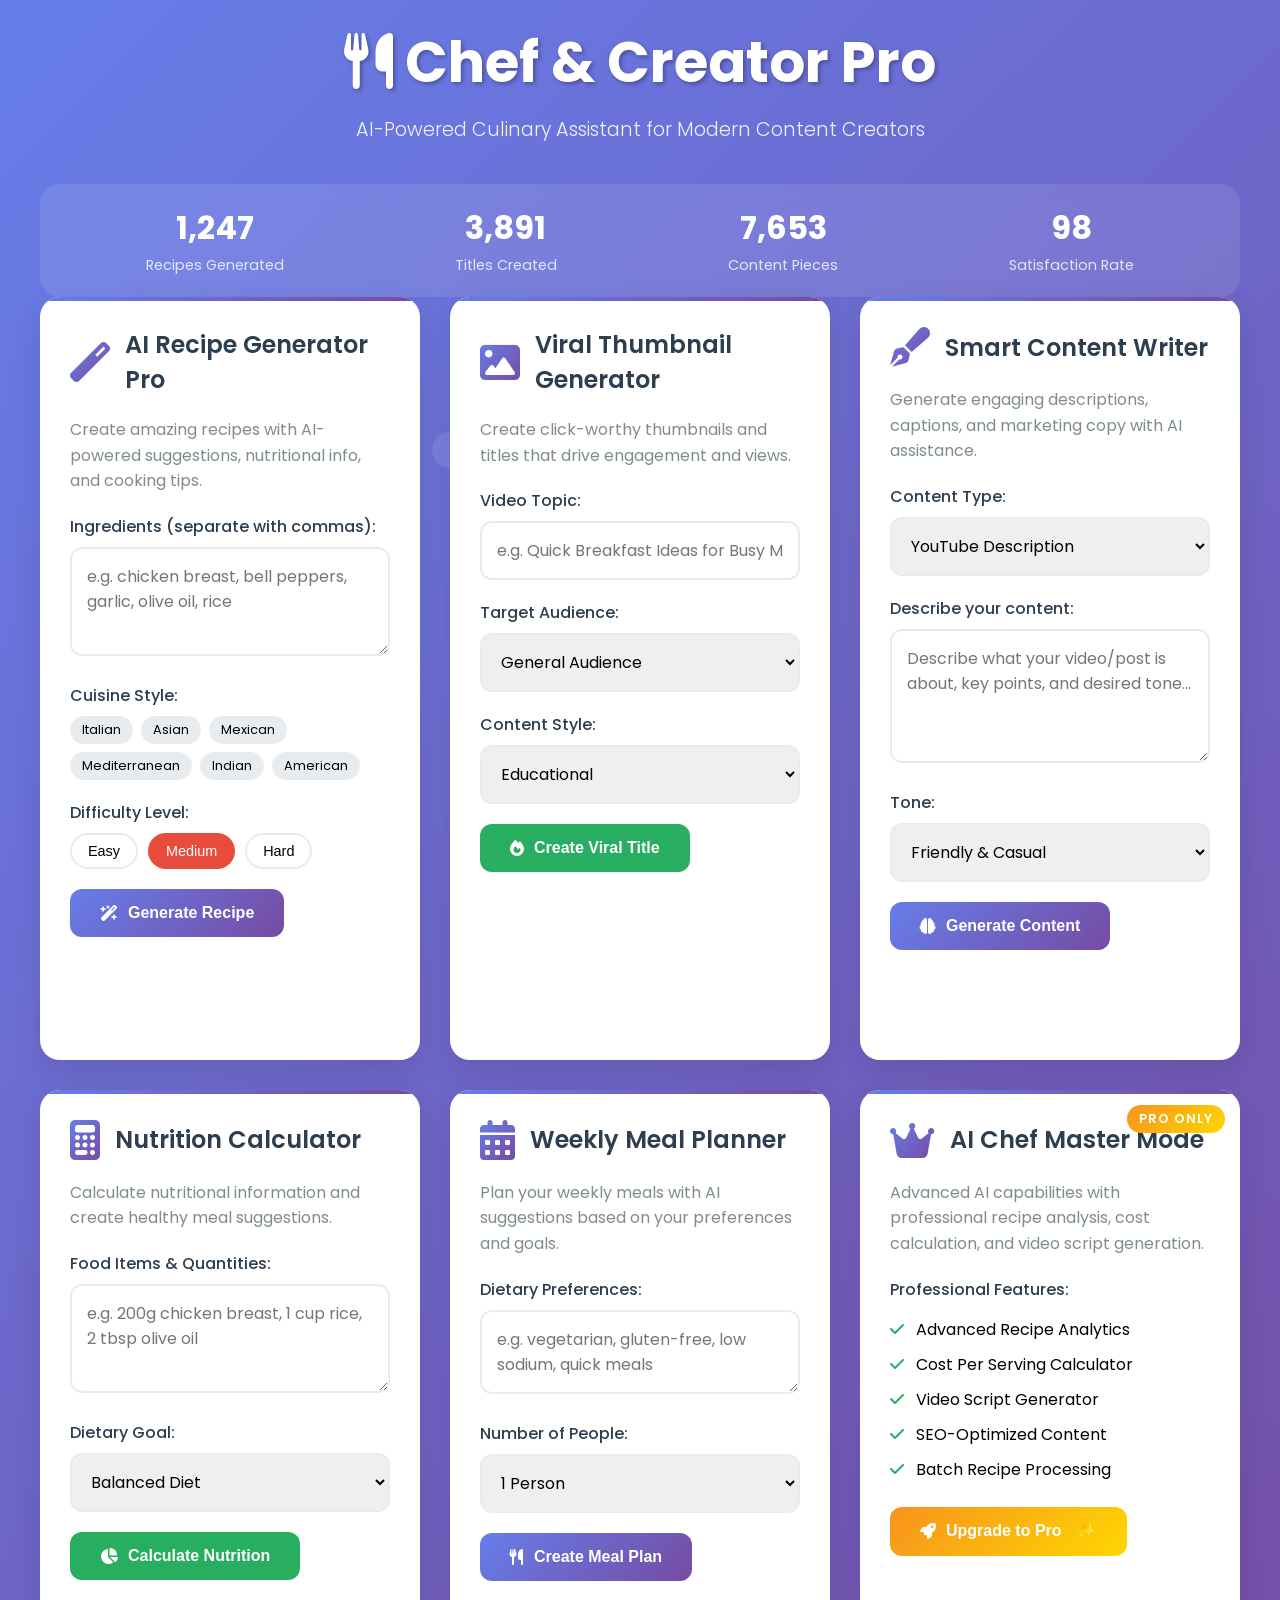
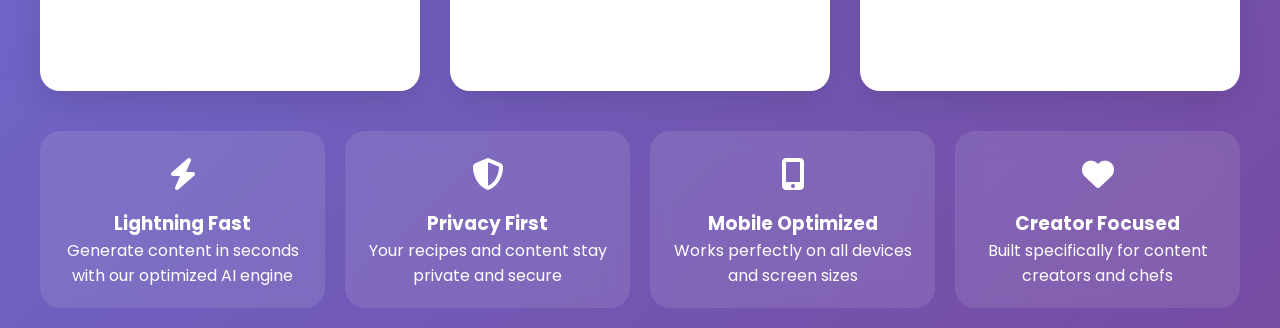
==== commit b5eb73b4: "Refactor: Complete UI/UX overhaul with advanced AI tools and responsive design Co-authored-by: santi" ====
--- a/index.html
+++ b/index.html
@@ -1,1126 +1,1261 @@
 <!DOCTYPE html>
-<html lang="es">
+<html lang="en">
 <head>
-    <meta charset="UTF-8">
-    <meta name="viewport" content="width=device-width, initial-scale=1.0">
-    <title>Windows 11 Emulator</title>
-    <style>
-        * {
-            margin: 0;
-            padding: 0;
-            box-sizing: border-box;
-        }
-
-        body {
-            font-family: 'Segoe UI', Tahoma, Geneva, Verdana, sans-serif;
-            height: 100vh;
-            overflow: hidden;
-            background: linear-gradient(135deg, #0078d4 0%, #106ebe 100%);
-            position: relative;
-        }
-
-        /* Desktop */
-        .desktop {
-            width: 100%;
-            height: calc(100vh - 48px);
-            position: relative;
-            background: url('data:image/svg+xml,<svg xmlns="http://www.w3.org/2000/svg" viewBox="0 0 1920 1080"><defs><radialGradient id="grad" cx="50%" cy="50%" r="50%"><stop offset="0%" style="stop-color:%230078d4;stop-opacity:1" /><stop offset="100%" style="stop-color:%23106ebe;stop-opacity:1" /></radialGradient></defs><rect width="1920" height="1080" fill="url(%23grad)"/></svg>') center/cover;
-        }
-
-        /* Desktop Icons */
-        .desktop-icon {
-            position: absolute;
-            width: 64px;
-            height: 80px;
-            display: flex;
-            flex-direction: column;
-            align-items: center;
-            justify-content: center;
-            cursor: pointer;
-            border-radius: 8px;
-            transition: background-color 0.2s;
-            color: white;
-            font-size: 12px;
-            text-align: center;
-            padding: 8px;
-        }
-
-        .desktop-icon:hover {
-            background: rgba(255, 255, 255, 0.1);
-        }
-
-        .desktop-icon img {
-            width: 32px;
-            height: 32px;
-            margin-bottom: 4px;
-        }
-
-        /* Taskbar */
-        .taskbar {
-            position: fixed;
-            bottom: 0;
-            left: 0;
-            right: 0;
-            height: 48px;
-            background: rgba(0, 0, 0, 0.7);
-            backdrop-filter: blur(20px);
-            display: flex;
-            align-items: center;
-            justify-content: center;
-            z-index: 1000;
-        }
-
-        .taskbar-center {
-            display: flex;
-            align-items: center;
-            gap: 4px;
-        }
-
-        .start-button {
-            width: 48px;
-            height: 32px;
-            background: rgba(255, 255, 255, 0.1);
-            border: none;
-            border-radius: 6px;
-            cursor: pointer;
-            display: flex;
-            align-items: center;
-            justify-content: center;
-            transition: background-color 0.2s;
-        }
-
-        .start-button:hover {
-            background: rgba(255, 255, 255, 0.2);
-        }
-
-        .start-button svg {
-            width: 20px;
-            height: 20px;
-            fill: white;
-        }
-
-        .taskbar-app {
-            width: 48px;
-            height: 32px;
-            background: rgba(255, 255, 255, 0.1);
-            border: none;
-            border-radius: 6px;
-            cursor: pointer;
-            display: flex;
-            align-items: center;
-            justify-content: center;
-            transition: background-color 0.2s;
-            position: relative;
-        }
-
-        .taskbar-app:hover {
-            background: rgba(255, 255, 255, 0.2);
-        }
-
-        .taskbar-app.active {
-            background: rgba(255, 255, 255, 0.3);
-        }
-
-        .taskbar-app.active::after {
-            content: '';
-            position: absolute;
-            bottom: -2px;
-            left: 50%;
-            transform: translateX(-50%);
-            width: 20px;
-            height: 2px;
-            background: #0078d4;
-            border-radius: 1px;
-        }
-
-        /* Start Menu */
-        .start-menu {
-            position: fixed;
-            bottom: 60px;
-            left: 50%;
-            transform: translateX(-50%);
-            width: 600px;
-            height: 700px;
-            background: rgba(32, 32, 32, 0.95);
-            backdrop-filter: blur(20px);
-            border-radius: 12px;
-            border: 1px solid rgba(255, 255, 255, 0.1);
-            display: none;
-            flex-direction: column;
-            z-index: 1001;
-            overflow: hidden;
-        }
-
-        .start-menu.show {
-            display: flex;
-        }
-
-        .start-menu-header {
-            padding: 24px 24px 16px;
-            border-bottom: 1px solid rgba(255, 255, 255, 0.1);
-        }
-
-        .search-box {
-            width: 100%;
-            padding: 12px 16px;
-            background: rgba(255, 255, 255, 0.1);
-            border: 1px solid rgba(255, 255, 255, 0.2);
-            border-radius: 6px;
-            color: white;
-            font-size: 14px;
-            outline: none;
-        }
-
-        .search-box::placeholder {
-            color: rgba(255, 255, 255, 0.6);
-        }
-
-        .start-menu-content {
-            flex: 1;
-            padding: 24px;
-            overflow-y: auto;
-        }
-
-        .pinned-section h3 {
-            color: white;
-            font-size: 16px;
-            margin-bottom: 16px;
-            font-weight: 600;
-        }
-
-        .pinned-apps {
-            display: grid;
-            grid-template-columns: repeat(6, 1fr);
-            gap: 12px;
-            margin-bottom: 32px;
-        }
-
-        .pinned-app {
-            width: 80px;
-            height: 80px;
-            background: rgba(255, 255, 255, 0.1);
-            border-radius: 8px;
-            display: flex;
-            flex-direction: column;
-            align-items: center;
-            justify-content: center;
-            cursor: pointer;
-            transition: background-color 0.2s;
-            color: white;
-            text-decoration: none;
-        }
-
-        .pinned-app:hover {
-            background: rgba(255, 255, 255, 0.2);
-        }
-
-        .pinned-app span {
-            font-size: 11px;
-            margin-top: 4px;
-            text-align: center;
-        }
-
-        /* Window */
-        .window {
-            position: absolute;
-            background: white;
-            border-radius: 8px;
-            box-shadow: 0 8px 32px rgba(0, 0, 0, 0.3);
-            display: none;
-            flex-direction: column;
-            overflow: hidden;
-            z-index: 100;
-            min-width: 300px;
-            min-height: 200px;
-        }
-
-        .window.show {
-            display: flex;
-        }
-
-        .window.maximized {
-            top: 0 !important;
-            left: 0 !important;
-            width: 100% !important;
-            height: calc(100vh - 48px) !important;
-            border-radius: 0;
-        }
-
-        .window-titlebar {
-            height: 32px;
-            background: #f3f3f3;
-            display: flex;
-            align-items: center;
-            justify-content: space-between;
-            padding: 0 16px;
-            cursor: move;
-            user-select: none;
-        }
-
-        .window-title {
-            font-size: 12px;
-            font-weight: 400;
-            color: #333;
-        }
-
-        .window-controls {
-            display: flex;
-            gap: 2px;
-        }
-
-        .window-control {
-            width: 32px;
-            height: 20px;
-            border: none;
-            background: transparent;
-            cursor: pointer;
-            display: flex;
-            align-items: center;
-            justify-content: center;
-            border-radius: 4px;
-            transition: background-color 0.2s;
-        }
-
-        .window-control:hover {
-            background: rgba(0, 0, 0, 0.1);
-        }
-
-        .window-control.close:hover {
-            background: #e74c3c;
-            color: white;
-        }
-
-        .window-content {
-            flex: 1;
-            overflow: auto;
-        }
-
-        /* File Explorer */
-        .file-explorer {
-            display: flex;
-            height: 100%;
-        }
-
-        .sidebar {
-            width: 200px;
-            background: #f8f9fa;
-            border-right: 1px solid #e9ecef;
-            padding: 16px 0;
-        }
-
-        .sidebar-item {
-            padding: 8px 16px;
-            cursor: pointer;
-            display: flex;
-            align-items: center;
-            gap: 8px;
-            font-size: 14px;
-            color: #333;
-            transition: background-color 0.2s;
-        }
-
-        .sidebar-item:hover {
-            background: #e9ecef;
-        }
-
-        .sidebar-item.active {
-            background: #0078d4;
-            color: white;
-        }
-
-        .main-content {
-            flex: 1;
-            display: flex;
-            flex-direction: column;
-        }
-
-        .toolbar {
-            height: 48px;
-            background: #f8f9fa;
-            border-bottom: 1px solid #e9ecef;
-            display: flex;
-            align-items: center;
-            padding: 0 16px;
-            gap: 8px;
-        }
-
-        .toolbar-button {
-            padding: 6px 12px;
-            border: 1px solid #dee2e6;
-            background: white;
-            border-radius: 4px;
-            cursor: pointer;
-            font-size: 12px;
-            transition: background-color 0.2s;
-        }
-
-        .toolbar-button:hover {
-            background: #e9ecef;
-        }
-
-        .file-list {
-            flex: 1;
-            padding: 16px;
-            background: white;
-        }
-
-        .file-item {
-            display: flex;
-            align-items: center;
-            gap: 12px;
-            padding: 8px;
-            border-radius: 4px;
-            cursor: pointer;
-            transition: background-color 0.2s;
-        }
-
-        .file-item:hover {
-            background: #f8f9fa;
-        }
-
-        .file-item.selected {
-            background: #0078d4;
-            color: white;
-        }
-
-        /* Notepad */
-        .notepad-content {
-            padding: 16px;
-            height: 100%;
-        }
-
-        .notepad-textarea {
-            width: 100%;
-            height: 100%;
-            border: none;
-            outline: none;
-            font-family: 'Consolas', monospace;
-            font-size: 14px;
-            resize: none;
-        }
-
-        /* Calculator */
-        .calculator {
-            padding: 16px;
-            background: #f0f0f0;
-            width: 320px;
-            height: 500px;
-        }
-
-        .calc-display {
-            width: 100%;
-            height: 80px;
-            background: white;
-            border: 2px solid #ddd;
-            border-radius: 4px;
-            margin-bottom: 16px;
-            padding: 16px;
-            font-size: 24px;
-            text-align: right;
-            display: flex;
-            align-items: center;
-            justify-content: flex-end;
-        }
-
-        .calc-buttons {
-            display: grid;
-            grid-template-columns: repeat(4, 1fr);
-            gap: 8px;
-        }
-
-        .calc-button {
-            height: 60px;
-            border: none;
-            border-radius: 4px;
-            background: #e0e0e0;
-            cursor: pointer;
-            font-size: 18px;
-            font-weight: 600;
-            transition: background-color 0.2s;
-        }
-
-        .calc-button:hover {
-            background: #d0d0d0;
-        }
-
-        .calc-button.operator {
-            background: #0078d4;
-            color: white;
-        }
-
-        .calc-button.operator:hover {
-            background: #106ebe;
-        }
-
-        .calc-button.equals {
-            background: #28a745;
-            color: white;
-        }
-
-        .calc-button.equals:hover {
-            background: #218838;
-        }
-
-        /* System Tray */
-        .system-tray {
-            position: fixed;
-            bottom: 0;
-            right: 0;
-            display: flex;
-            align-items: center;
-            height: 48px;
-            padding: 0 16px;
-            gap: 8px;
-            color: white;
-            font-size: 12px;
-        }
-
-        .tray-item {
-            padding: 4px 8px;
-            border-radius: 4px;
-            cursor: pointer;
-            transition: background-color 0.2s;
-        }
-
-        .tray-item:hover {
-            background: rgba(255, 255, 255, 0.1);
-        }
-
-        /* Notification */
-        .notification {
-            position: fixed;
-            top: 20px;
-            right: 20px;
-            background: white;
-            border-radius: 8px;
-            box-shadow: 0 4px 16px rgba(0, 0, 0, 0.2);
-            padding: 16px;
-            min-width: 300px;
-            z-index: 2000;
-            transform: translateX(400px);
-            transition: transform 0.3s ease;
-        }
-
-        .notification.show {
-            transform: translateX(0);
-        }
-
-        .notification-title {
-            font-weight: 600;
-            margin-bottom: 4px;
-        }
-
-        .notification-message {
-            font-size: 14px;
-            color: #666;
-        }
-
-        /* Context Menu */
-        .context-menu {
-            position: fixed;
-            background: white;
-            border: 1px solid #ccc;
-            border-radius: 4px;
-            box-shadow: 0 4px 16px rgba(0, 0, 0, 0.2);
-            padding: 4px 0;
-            min-width: 150px;
-            z-index: 1500;
-            display: none;
-        }
-
-        .context-menu-item {
-            padding: 8px 16px;
-            cursor: pointer;
-            font-size: 14px;
-            transition: background-color 0.2s;
-        }
-
-        .context-menu-item:hover {
-            background: #f0f0f0;
-        }
-
-        .context-menu-divider {
-            height: 1px;
-            background: #e0e0e0;
-            margin: 4px 0;
-        }
-
-        /* Icons */
-        .icon {
-            width: 24px;
-            height: 24px;
-            display: inline-block;
-        }
-
-        .icon-folder { background: url('data:image/svg+xml,<svg xmlns="http://www.w3.org/2000/svg" fill="%23ffd700" viewBox="0 0 24 24"><path d="M10 4H4c-1.11 0-2 .89-2 2v12c0 1.11.89 2 2 2h16c1.11 0 2-.89 2-2V8c0-1.11-.89-2-2-2h-8l-2-2z"/></svg>') center/contain; }
-        .icon-file { background: url('data:image/svg+xml,<svg xmlns="http://www.w3.org/2000/svg" fill="%23666" viewBox="0 0 24 24"><path d="M14,2H6A2,2 0 0,0 4,4V20A2,2 0 0,0 6,22H18A2,2 0 0,0 20,20V8L14,2M18,20H6V4H13V9H18V20Z"/></svg>') center/contain; }
-        .icon-notepad { background: url('data:image/svg+xml,<svg xmlns="http://www.w3.org/2000/svg" fill="%23666" viewBox="0 0 24 24"><path d="M14,2H6A2,2 0 0,0 4,4V20A2,2 0 0,0 6,22H18A2,2 0 0,0 20,20V8L14,2M18,20H6V4H13V9H18V20Z"/></svg>') center/contain; }
-        .icon-calculator { background: url('data:image/svg+xml,<svg xmlns="http://www.w3.org/2000/svg" fill="%23333" viewBox="0 0 24 24"><path d="M7,2A2,2 0 0,0 5,4V20A2,2 0 0,0 7,22H17A2,2 0 0,0 19,20V4A2,2 0 0,0 17,2H7M7,4H17V20H7V4M8,5V8H16V5H8M8,9V12H11V9H8M12,9V12H16V9H12M8,13V16H11V13H8M12,13V16H16V13H12M8,17V20H16V17H8Z"/></svg>') center/contain; }
-        .icon-edge { background: url('data:image/svg+xml,<svg xmlns="http://www.w3.org/2000/svg" fill="%230078d4" viewBox="0 0 24 24"><path d="M12,2A10,10 0 0,0 2,12A10,10 0 0,0 12,22A10,10 0 0,0 22,12A10,10 0 0,0 12,2Z"/></svg>') center/contain; }
-        .icon-store { background: url('data:image/svg+xml,<svg xmlns="http://www.w3.org/2000/svg" fill="%230078d4" viewBox="0 0 24 24"><path d="M4,6H20V18H4M6,9V12H18V9H6Z"/></svg>') center/contain; }
-        .icon-settings { background: url('data:image/svg+xml,<svg xmlns="http://www.w3.org/2000/svg" fill="%23666" viewBox="0 0 24 24"><path d="M12,15.5A3.5,3.5 0 0,1 8.5,12A3.5,3.5 0 0,1 12,8.5A3.5,3.5 0 0,1 15.5,12A3.5,3.5 0 0,1 12,15.5M19.43,12.97C19.47,12.65 19.5,12.33 19.5,12C19.5,11.67 19.47,11.34 19.43,11L21.54,9.37C21.73,9.22 21.78,8.95 21.66,8.73L19.66,5.27C19.54,5.05 19.27,4.96 19.05,5.05L16.56,6.05C16.04,5.66 15.5,5.32 14.87,5.07L14.5,2.42C14.46,2.18 14.25,2 14,2H10C9.75,2 9.54,2.18 9.5,2.42L9.13,5.07C8.5,5.32 7.96,5.66 7.44,6.05L4.95,5.05C4.73,4.96 4.46,5.05 4.34,5.27L2.34,8.73C2.22,8.95 2.27,9.22 2.46,9.37L4.57,11C4.53,11.34 4.5,11.67 4.5,12C4.5,12.33 4.53,12.65 4.57,12.97L2.46,14.63C2.27,14.78 2.22,15.05 2.34,15.27L4.34,18.73C4.46,18.95 4.73,19.03 4.95,18.95L7.44,17.94C7.96,18.34 8.5,18.68 9.13,18.93L9.5,21.58C9.54,21.82 9.75,22 10,22H14C14.25,22 14.46,21.82 14.5,21.58L14.87,18.93C15.5,18.68 16.04,18.34 16.56,17.94L19.05,18.95C19.27,19.03 19.54,18.95 19.66,18.73L21.66,15.27C21.78,15.05 21.73,14.78 21.54,14.63L19.43,12.97Z"/></svg>') center/contain; }
-
-        /* Responsive */
-        @media (max-width: 768px) {
-            .start-menu {
-                width: 90%;
-                height: 80%;
-            }
-            
-            .pinned-apps {
-                grid-template-columns: repeat(4, 1fr);
-            }
-            
-            .calculator {
-                width: 280px;
-                height: 450px;
-            }
-        }
-    </style>
+  <meta charset="UTF-8">
+  <meta name="viewport" content="width=device-width, initial-scale=1.0">
+  <title>🍳 Chef & Creator Pro Tools - AI-Powered Culinary Assistant</title>
+  <link href="https://cdnjs.cloudflare.com/ajax/libs/font-awesome/6.4.0/css/all.min.css" rel="stylesheet">
+  <link href="https://fonts.googleapis.com/css2?family=Poppins:wght@300;400;500;600;700&display=swap" rel="stylesheet">
+  <style>
+    :root {
+      --primary-color: #e74c3c;
+      --secondary-color: #f39c12;
+      --accent-color: #27ae60;
+      --dark-color: #2c3e50;
+      --light-color: #ecf0f1;
+      --white: #ffffff;
+      --shadow: 0 10px 30px rgba(0,0,0,0.1);
+      --gradient: linear-gradient(135deg, #667eea 0%, #764ba2 100%);
+      --border-radius: 20px;
+      --transition: all 0.3s cubic-bezier(0.4, 0, 0.2, 1);
+    }
+
+    * {
+      margin: 0;
+      padding: 0;
+      box-sizing: border-box;
+    }
+
+    body {
+      font-family: 'Poppins', sans-serif;
+      background: linear-gradient(135deg, #667eea 0%, #764ba2 100%);
+      min-height: 100vh;
+      padding: 20px;
+      position: relative;
+      overflow-x: hidden;
+    }
+
+    body::before {
+      content: '';
+      position: fixed;
+      top: 0;
+      left: 0;
+      width: 100%;
+      height: 100%;
+      background: url('data:image/svg+xml,<svg xmlns="http://www.w3.org/2000/svg" viewBox="0 0 100 100"><circle cx="50" cy="50" r="2" fill="rgba(255,255,255,0.1)"/></svg>') repeat;
+      z-index: -1;
+    }
+
+    .container {
+      max-width: 1200px;
+      margin: 0 auto;
+    }
+
+    .header {
+      text-align: center;
+      margin-bottom: 40px;
+      animation: fadeInDown 1s ease;
+    }
+
+    .header h1 {
+      font-size: 3.5rem;
+      font-weight: 700;
+      color: var(--white);
+      margin-bottom: 10px;
+      text-shadow: 2px 2px 4px rgba(0,0,0,0.3);
+    }
+
+    .header p {
+      font-size: 1.2rem;
+      color: rgba(255,255,255,0.9);
+      font-weight: 300;
+    }
+
+    .tools-grid {
+      display: grid;
+      grid-template-columns: repeat(auto-fit, minmax(350px, 1fr));
+      gap: 30px;
+      margin-bottom: 40px;
+    }
+
+    .tool {
+      background: var(--white);
+      border-radius: var(--border-radius);
+      padding: 30px;
+      box-shadow: var(--shadow);
+      transition: var(--transition);
+      position: relative;
+      overflow: hidden;
+      animation: fadeInUp 0.8s ease;
+    }
+
+    .tool::before {
+      content: '';
+      position: absolute;
+      top: 0;
+      left: 0;
+      width: 100%;
+      height: 4px;
+      background: var(--gradient);
+    }
+
+    .tool:hover {
+      transform: translateY(-10px);
+      box-shadow: 0 20px 40px rgba(0,0,0,0.15);
+    }
+
+    .tool-header {
+      display: flex;
+      align-items: center;
+      margin-bottom: 20px;
+    }
+
+    .tool-icon {
+      font-size: 2.5rem;
+      margin-right: 15px;
+      background: var(--gradient);
+      -webkit-background-clip: text;
+      -webkit-text-fill-color: transparent;
+      background-clip: text;
+    }
+
+    .tool h2 {
+      font-size: 1.5rem;
+      font-weight: 600;
+      color: var(--dark-color);
+    }
+
+    .tool p {
+      color: #7f8c8d;
+      margin-bottom: 20px;
+      line-height: 1.6;
+    }
+
+    .input-group {
+      margin-bottom: 20px;
+    }
+
+    .input-group label {
+      display: block;
+      margin-bottom: 8px;
+      font-weight: 500;
+      color: var(--dark-color);
+    }
+
+    .form-control {
+      width: 100%;
+      padding: 15px;
+      border: 2px solid #e9ecef;
+      border-radius: 12px;
+      font-family: inherit;
+      font-size: 1rem;
+      transition: var(--transition);
+      resize: vertical;
+      min-height: 50px;
+    }
+
+    .form-control:focus {
+      outline: none;
+      border-color: var(--primary-color);
+      box-shadow: 0 0 0 3px rgba(231, 76, 60, 0.1);
+    }
+
+    .btn {
+      background: var(--gradient);
+      color: var(--white);
+      border: none;
+      padding: 15px 30px;
+      border-radius: 12px;
+      font-size: 1rem;
+      font-weight: 600;
+      cursor: pointer;
+      transition: var(--transition);
+      display: inline-flex;
+      align-items: center;
+      gap: 10px;
+      text-decoration: none;
+      position: relative;
+      overflow: hidden;
+    }
+
+    .btn::before {
+      content: '';
+      position: absolute;
+      top: 0;
+      left: -100%;
+      width: 100%;
+      height: 100%;
+      background: linear-gradient(90deg, transparent, rgba(255,255,255,0.2), transparent);
+      transition: var(--transition);
+    }
+
+    .btn:hover::before {
+      left: 100%;
+    }
+
+    .btn:hover {
+      transform: translateY(-2px);
+      box-shadow: 0 10px 20px rgba(0,0,0,0.2);
+    }
+
+    .btn:active {
+      transform: translateY(0);
+    }
+
+    .btn-secondary {
+      background: var(--accent-color);
+    }
+
+    .btn-premium {
+      background: linear-gradient(135deg, #f7931e 0%, #ffd700 100%);
+      position: relative;
+    }
+
+    .btn-premium::after {
+      content: '✨';
+      margin-left: 5px;
+    }
+
+    .output {
+      background: #f8f9fa;
+      border-radius: 12px;
+      padding: 20px;
+      margin-top: 20px;
+      border-left: 4px solid var(--primary-color);
+      min-height: 60px;
+      display: flex;
+      align-items: center;
+      transition: var(--transition);
+      opacity: 0;
+      transform: translateY(20px);
+    }
+
+    .output.show {
+      opacity: 1;
+      transform: translateY(0);
+    }
+
+    .output.loading {
+      background: linear-gradient(90deg, #f8f9fa 25%, #e9ecef 50%, #f8f9fa 75%);
+      background-size: 200% 100%;
+      animation: shimmer 1.5s infinite;
+    }
+
+    .premium-badge {
+      position: absolute;
+      top: 15px;
+      right: 15px;
+      background: linear-gradient(135deg, #f7931e 0%, #ffd700 100%);
+      color: var(--white);
+      padding: 5px 12px;
+      border-radius: 20px;
+      font-size: 0.8rem;
+      font-weight: 600;
+      text-transform: uppercase;
+      letter-spacing: 1px;
+    }
+
+    .features-grid {
+      display: grid;
+      grid-template-columns: repeat(auto-fit, minmax(250px, 1fr));
+      gap: 20px;
+      margin-top: 40px;
+    }
+
+    .feature {
+      background: rgba(255,255,255,0.1);
+      backdrop-filter: blur(10px);
+      border-radius: var(--border-radius);
+      padding: 20px;
+      text-align: center;
+      color: var(--white);
+      transition: var(--transition);
+    }
+
+    .feature:hover {
+      background: rgba(255,255,255,0.2);
+      transform: translateY(-5px);
+    }
+
+    .feature-icon {
+      font-size: 2rem;
+      margin-bottom: 10px;
+    }
+
+    .loading-spinner {
+      display: inline-block;
+      width: 20px;
+      height: 20px;
+      border: 2px solid rgba(255,255,255,0.3);
+      border-radius: 50%;
+      border-top-color: var(--white);
+      animation: spin 1s ease-in-out infinite;
+    }
+
+    .toast {
+      position: fixed;
+      top: 20px;
+      right: 20px;
+      background: var(--white);
+      color: var(--dark-color);
+      padding: 15px 20px;
+      border-radius: 12px;
+      box-shadow: var(--shadow);
+      transform: translateX(400px);
+      transition: var(--transition);
+      z-index: 1000;
+    }
+
+    .toast.show {
+      transform: translateX(0);
+    }
+
+    .stats {
+      display: flex;
+      justify-content: space-around;
+      background: rgba(255,255,255,0.1);
+      backdrop-filter: blur(10px);
+      border-radius: var(--border-radius);
+      padding: 20px;
+      margin-top: 40px;
+      color: var(--white);
+    }
+
+    .stat {
+      text-align: center;
+    }
+
+    .stat-number {
+      font-size: 2rem;
+      font-weight: 700;
+      display: block;
+    }
+
+    .stat-label {
+      font-size: 0.9rem;
+      opacity: 0.8;
+    }
+
+    @keyframes fadeInDown {
+      from {
+        opacity: 0;
+        transform: translateY(-30px);
+      }
+      to {
+        opacity: 1;
+        transform: translateY(0);
+      }
+    }
+
+    @keyframes fadeInUp {
+      from {
+        opacity: 0;
+        transform: translateY(30px);
+      }
+      to {
+        opacity: 1;
+        transform: translateY(0);
+      }
+    }
+
+    @keyframes shimmer {
+      0% {
+        background-position: -200% 0;
+      }
+      100% {
+        background-position: 200% 0;
+      }
+    }
+
+    @keyframes spin {
+      to {
+        transform: rotate(360deg);
+      }
+    }
+
+    @media (max-width: 768px) {
+      .header h1 {
+        font-size: 2.5rem;
+      }
+      
+      .tools-grid {
+        grid-template-columns: 1fr;
+        gap: 20px;
+      }
+      
+      .tool {
+        padding: 20px;
+      }
+      
+      .stats {
+        flex-direction: column;
+        gap: 20px;
+      }
+    }
+
+    .difficulty-selector {
+      display: flex;
+      gap: 10px;
+      margin-bottom: 15px;
+    }
+
+    .difficulty-btn {
+      padding: 8px 16px;
+      border: 2px solid #e9ecef;
+      background: transparent;
+      border-radius: 20px;
+      cursor: pointer;
+      transition: var(--transition);
+      font-size: 0.9rem;
+    }
+
+    .difficulty-btn.active {
+      border-color: var(--primary-color);
+      background: var(--primary-color);
+      color: var(--white);
+    }
+
+    .cuisine-tags {
+      display: flex;
+      flex-wrap: wrap;
+      gap: 8px;
+      margin-bottom: 15px;
+    }
+
+    .cuisine-tag {
+      padding: 5px 12px;
+      background: #e9ecef;
+      border-radius: 15px;
+      font-size: 0.8rem;
+      cursor: pointer;
+      transition: var(--transition);
+    }
+
+    .cuisine-tag:hover,
+    .cuisine-tag.active {
+      background: var(--primary-color);
+      color: var(--white);
+    }
+
+    .recipe-card {
+      background: var(--white);
+      border-radius: 12px;
+      padding: 20px;
+      margin-top: 15px;
+      box-shadow: 0 5px 15px rgba(0,0,0,0.1);
+    }
+
+    .recipe-meta {
+      display: flex;
+      justify-content: space-between;
+      margin-bottom: 15px;
+      font-size: 0.9rem;
+      color: #666;
+    }
+
+    .ingredients-list {
+      list-style: none;
+      margin: 15px 0;
+    }
+
+    .ingredients-list li {
+      padding: 5px 0;
+      border-bottom: 1px solid #f0f0f0;
+    }
+
+    .ingredients-list li::before {
+      content: '🥄';
+      margin-right: 10px;
+    }
+
+    .steps-list {
+      counter-reset: step-counter;
+      list-style: none;
+      margin: 15px 0;
+    }
+
+    .steps-list li {
+      counter-increment: step-counter;
+      padding: 10px 0;
+      position: relative;
+      padding-left: 40px;
+    }
+
+    .steps-list li::before {
+      content: counter(step-counter);
+      position: absolute;
+      left: 0;
+      top: 10px;
+      background: var(--primary-color);
+      color: var(--white);
+      width: 25px;
+      height: 25px;
+      border-radius: 50%;
+      display: flex;
+      align-items: center;
+      justify-content: center;
+      font-size: 0.8rem;
+      font-weight: 600;
+    }
+  </style>
 </head>
 <body>
-    <!-- Desktop -->
-    <div class="desktop" id="desktop">
-        <!-- Desktop Icons -->
-        <div class="desktop-icon" style="top: 20px; left: 20px;" onclick="openApp('fileExplorer')">
-            <div class="icon icon-folder"></div>
-            <span>Este equipo</span>
-        </div>
-        
-        <div class="desktop-icon" style="top: 120px; left: 20px;" onclick="openApp('notepad')">
-            <div class="icon icon-notepad"></div>
-            <span>Bloc de notas</span>
-        </div>
-        
-        <div class="desktop-icon" style="top: 220px; left: 20px;" onclick="openApp('calculator')">
-            <div class="icon icon-calculator"></div>
-            <span>Calculadora</span>
-        </div>
+  <div class="container">
+    <!-- Header -->
+    <div class="header">
+      <h1><i class="fas fa-utensils"></i> Chef & Creator Pro</h1>
+      <p>AI-Powered Culinary Assistant for Modern Content Creators</p>
     </div>
 
-    <!-- File Explorer Window -->
-    <div class="window" id="fileExplorer" style="top: 100px; left: 200px; width: 800px; height: 600px;">
-        <div class="window-titlebar">
-            <span class="window-title">Explorador de archivos</span>
-            <div class="window-controls">
-                <button class="window-control" onclick="minimizeWindow('fileExplorer')">−</button>
-                <button class="window-control" onclick="maximizeWindow('fileExplorer')">□</button>
-                <button class="window-control close" onclick="closeWindow('fileExplorer')">×</button>
+    <!-- Stats -->
+    <div class="stats">
+      <div class="stat">
+        <span class="stat-number" id="recipesGenerated">1,247</span>
+        <span class="stat-label">Recipes Generated</span>
+      </div>
+      <div class="stat">
+        <span class="stat-number" id="titlesCreated">3,891</span>
+        <span class="stat-label">Titles Created</span>
+      </div>
+      <div class="stat">
+        <span class="stat-number" id="contentPieces">7,653</span>
+        <span class="stat-label">Content Pieces</span>
+      </div>
+      <div class="stat">
+        <span class="stat-number">98%</span>
+        <span class="stat-label">Satisfaction Rate</span>
+      </div>
+    </div>
+
+    <!-- Tools Grid -->
+    <div class="tools-grid">
+      <!-- Enhanced Recipe Generator -->
+      <div class="tool">
+        <div class="tool-header">
+          <i class="fas fa-magic tool-icon"></i>
+          <h2>AI Recipe Generator Pro</h2>
+        </div>
+        <p>Create amazing recipes with AI-powered suggestions, nutritional info, and cooking tips.</p>
+        
+        <div class="input-group">
+          <label for="ingredients">Ingredients (separate with commas):</label>
+          <textarea class="form-control" id="ingredients" rows="3" placeholder="e.g. chicken breast, bell peppers, garlic, olive oil, rice"></textarea>
+        </div>
+
+        <div class="input-group">
+          <label>Cuisine Style:</label>
+          <div class="cuisine-tags">
+            <span class="cuisine-tag" data-cuisine="italian">Italian</span>
+            <span class="cuisine-tag" data-cuisine="asian">Asian</span>
+            <span class="cuisine-tag" data-cuisine="mexican">Mexican</span>
+            <span class="cuisine-tag" data-cuisine="mediterranean">Mediterranean</span>
+            <span class="cuisine-tag" data-cuisine="indian">Indian</span>
+            <span class="cuisine-tag" data-cuisine="american">American</span>
+          </div>
+        </div>
+
+        <div class="input-group">
+          <label>Difficulty Level:</label>
+          <div class="difficulty-selector">
+            <button class="difficulty-btn" data-difficulty="easy">Easy</button>
+            <button class="difficulty-btn active" data-difficulty="medium">Medium</button>
+            <button class="difficulty-btn" data-difficulty="hard">Hard</button>
+          </div>
+        </div>
+
+        <button class="btn" onclick="generateAdvancedRecipe()">
+          <i class="fas fa-wand-magic-sparkles"></i>
+          Generate Recipe
+        </button>
+        
+        <div class="output" id="recipeOutput"></div>
+      </div>
+
+      <!-- Enhanced Thumbnail Generator -->
+      <div class="tool">
+        <div class="tool-header">
+          <i class="fas fa-image tool-icon"></i>
+          <h2>Viral Thumbnail Generator</h2>
+        </div>
+        <p>Create click-worthy thumbnails and titles that drive engagement and views.</p>
+        
+        <div class="input-group">
+          <label for="videoTopic">Video Topic:</label>
+          <input type="text" class="form-control" id="videoTopic" placeholder="e.g. Quick Breakfast Ideas for Busy Mornings">
+        </div>
+
+        <div class="input-group">
+          <label for="targetAudience">Target Audience:</label>
+          <select class="form-control" id="targetAudience">
+            <option value="general">General Audience</option>
+            <option value="beginners">Cooking Beginners</option>
+            <option value="professionals">Professional Chefs</option>
+            <option value="health">Health Conscious</option>
+            <option value="budget">Budget Conscious</option>
+            <option value="family">Families with Kids</option>
+          </select>
+        </div>
+
+        <div class="input-group">
+          <label for="contentStyle">Content Style:</label>
+          <select class="form-control" id="contentStyle">
+            <option value="educational">Educational</option>
+            <option value="entertaining">Entertaining</option>
+            <option value="dramatic">Dramatic</option>
+            <option value="minimalist">Minimalist</option>
+            <option value="luxury">Luxury/Premium</option>
+          </select>
+        </div>
+
+        <button class="btn btn-secondary" onclick="generateViralThumbnail()">
+          <i class="fas fa-fire"></i>
+          Create Viral Title
+        </button>
+        
+        <div class="output" id="thumbnailOutput"></div>
+      </div>
+
+      <!-- AI Content Writer -->
+      <div class="tool">
+        <div class="tool-header">
+          <i class="fas fa-pen-fancy tool-icon"></i>
+          <h2>Smart Content Writer</h2>
+        </div>
+        <p>Generate engaging descriptions, captions, and marketing copy with AI assistance.</p>
+        
+        <div class="input-group">
+          <label for="contentType">Content Type:</label>
+          <select class="form-control" id="contentType">
+            <option value="youtube">YouTube Description</option>
+            <option value="instagram">Instagram Caption</option>
+            <option value="blog">Blog Post Intro</option>
+            <option value="email">Email Newsletter</option>
+            <option value="product">Product Description</option>
+            <option value="social">Social Media Post</option>
+          </select>
+        </div>
+
+        <div class="input-group">
+          <label for="contentDesc">Describe your content:</label>
+          <textarea class="form-control" id="contentDesc" rows="4" placeholder="Describe what your video/post is about, key points, and desired tone..."></textarea>
+        </div>
+
+        <div class="input-group">
+          <label for="contentTone">Tone:</label>
+          <select class="form-control" id="contentTone">
+            <option value="friendly">Friendly & Casual</option>
+            <option value="professional">Professional</option>
+            <option value="exciting">Exciting & Energetic</option>
+            <option value="educational">Educational</option>
+            <option value="humorous">Humorous</option>
+            <option value="inspirational">Inspirational</option>
+          </select>
+        </div>
+
+        <button class="btn" onclick="generateSmartContent()">
+          <i class="fas fa-brain"></i>
+          Generate Content
+        </button>
+        
+        <div class="output" id="textOutput"></div>
+      </div>
+
+      <!-- Nutrition Calculator -->
+      <div class="tool">
+        <div class="tool-header">
+          <i class="fas fa-calculator tool-icon"></i>
+          <h2>Nutrition Calculator</h2>
+        </div>
+        <p>Calculate nutritional information and create healthy meal suggestions.</p>
+        
+        <div class="input-group">
+          <label for="foodItems">Food Items & Quantities:</label>
+          <textarea class="form-control" id="foodItems" rows="3" placeholder="e.g. 200g chicken breast, 1 cup rice, 2 tbsp olive oil"></textarea>
+        </div>
+
+        <div class="input-group">
+          <label for="dietaryGoal">Dietary Goal:</label>
+          <select class="form-control" id="dietaryGoal">
+            <option value="balanced">Balanced Diet</option>
+            <option value="weight-loss">Weight Loss</option>
+            <option value="muscle-gain">Muscle Gain</option>
+            <option value="low-carb">Low Carb</option>
+            <option value="high-protein">High Protein</option>
+            <option value="vegetarian">Vegetarian</option>
+          </select>
+        </div>
+
+        <button class="btn btn-secondary" onclick="calculateNutrition()">
+          <i class="fas fa-chart-pie"></i>
+          Calculate Nutrition
+        </button>
+        
+        <div class="output" id="nutritionOutput"></div>
+      </div>
+
+      <!-- Meal Planner -->
+      <div class="tool">
+        <div class="tool-header">
+          <i class="fas fa-calendar-alt tool-icon"></i>
+          <h2>Weekly Meal Planner</h2>
+        </div>
+        <p>Plan your weekly meals with AI suggestions based on your preferences and goals.</p>
+        
+        <div class="input-group">
+          <label for="mealPreferences">Dietary Preferences:</label>
+          <textarea class="form-control" id="mealPreferences" rows="2" placeholder="e.g. vegetarian, gluten-free, low sodium, quick meals"></textarea>
+        </div>
+
+        <div class="input-group">
+          <label for="peopleCount">Number of People:</label>
+          <select class="form-control" id="peopleCount">
+            <option value="1">1 Person</option>
+            <option value="2">2 People</option>
+            <option value="4">Family of 4</option>
+            <option value="6">Large Family (6+)</option>
+          </select>
+        </div>
+
+        <button class="btn" onclick="generateMealPlan()">
+          <i class="fas fa-utensils"></i>
+          Create Meal Plan
+        </button>
+        
+        <div class="output" id="mealPlanOutput"></div>
+      </div>
+
+      <!-- Premium Tool -->
+      <div class="tool">
+        <div class="premium-badge">Pro Only</div>
+        <div class="tool-header">
+          <i class="fas fa-crown tool-icon"></i>
+          <h2>AI Chef Master Mode</h2>
+        </div>
+        <p>Advanced AI capabilities with professional recipe analysis, cost calculation, and video script generation.</p>
+        
+        <div class="input-group">
+          <label>Professional Features:</label>
+          <ul style="list-style: none; padding: 0; margin: 10px 0;">
+            <li style="padding: 5px 0;"><i class="fas fa-check" style="color: var(--accent-color); margin-right: 8px;"></i> Advanced Recipe Analytics</li>
+            <li style="padding: 5px 0;"><i class="fas fa-check" style="color: var(--accent-color); margin-right: 8px;"></i> Cost Per Serving Calculator</li>
+            <li style="padding: 5px 0;"><i class="fas fa-check" style="color: var(--accent-color); margin-right: 8px;"></i> Video Script Generator</li>
+            <li style="padding: 5px 0;"><i class="fas fa-check" style="color: var(--accent-color); margin-right: 8px;"></i> SEO-Optimized Content</li>
+            <li style="padding: 5px 0;"><i class="fas fa-check" style="color: var(--accent-color); margin-right: 8px;"></i> Batch Recipe Processing</li>
+          </ul>
+        </div>
+
+        <button class="btn btn-premium" onclick="showPremiumModal()">
+          <i class="fas fa-rocket"></i>
+          Upgrade to Pro
+        </button>
+      </div>
+    </div>
+
+    <!-- Features -->
+    <div class="features-grid">
+      <div class="feature">
+        <div class="feature-icon"><i class="fas fa-bolt"></i></div>
+        <h3>Lightning Fast</h3>
+        <p>Generate content in seconds with our optimized AI engine</p>
+      </div>
+      <div class="feature">
+        <div class="feature-icon"><i class="fas fa-shield-alt"></i></div>
+        <h3>Privacy First</h3>
+        <p>Your recipes and content stay private and secure</p>
+      </div>
+      <div class="feature">
+        <div class="feature-icon"><i class="fas fa-mobile-alt"></i></div>
+        <h3>Mobile Optimized</h3>
+        <p>Works perfectly on all devices and screen sizes</p>
+      </div>
+      <div class="feature">
+        <div class="feature-icon"><i class="fas fa-heart"></i></div>
+        <h3>Creator Focused</h3>
+        <p>Built specifically for content creators and chefs</p>
+      </div>
+    </div>
+  </div>
+
+  <!-- Toast Notification -->
+  <div class="toast" id="toast"></div>
+
+  <script>
+    // Enhanced Recipe Generator
+    function generateAdvancedRecipe() {
+      const ingredients = document.getElementById("ingredients").value.trim();
+      const cuisine = document.querySelector('.cuisine-tag.active')?.dataset.cuisine || 'international';
+      const difficulty = document.querySelector('.difficulty-btn.active')?.dataset.difficulty || 'medium';
+      const output = document.getElementById("recipeOutput");
+      
+      if (!ingredients) {
+        showToast("Please enter some ingredients first!");
+        return;
+      }
+
+      showLoading(output, "Generating your perfect recipe...");
+      
+      setTimeout(() => {
+        const recipe = generateRecipeContent(ingredients, cuisine, difficulty);
+        output.innerHTML = recipe;
+        output.classList.add('show');
+        updateStats('recipes');
+        showToast("Recipe generated successfully! 🍳");
+      }, 2000);
+    }
+
+    function generateRecipeContent(ingredients, cuisine, difficulty) {
+      const ingredientList = ingredients.split(',').map(ing => ing.trim());
+      const recipeName = generateRecipeName(ingredientList, cuisine);
+      const cookTime = difficulty === 'easy' ? '15-20' : difficulty === 'medium' ? '25-35' : '45-60';
+      const servings = Math.floor(Math.random() * 4) + 2;
+      
+      return `
+        <div class="recipe-card">
+          <h3 style="color: var(--primary-color); margin-bottom: 15px;">${recipeName}</h3>
+          <div class="recipe-meta">
+            <span><i class="fas fa-clock"></i> ${cookTime} mins</span>
+            <span><i class="fas fa-users"></i> ${servings} servings</span>
+            <span><i class="fas fa-star"></i> ${difficulty.charAt(0).toUpperCase() + difficulty.slice(1)}</span>
+          </div>
+          
+          <h4 style="margin: 15px 0 10px 0; color: var(--dark-color);">Ingredients:</h4>
+          <ul class="ingredients-list">
+            ${ingredientList.map(ing => `<li>${ing}</li>`).join('')}
+            <li>Salt and pepper to taste</li>
+            <li>Fresh herbs for garnish</li>
+          </ul>
+          
+          <h4 style="margin: 15px 0 10px 0; color: var(--dark-color);">Instructions:</h4>
+          <ol class="steps-list">
+            <li>Prep all ingredients and heat your pan to medium-high temperature.</li>
+            <li>Season main ingredients with salt, pepper, and your favorite ${cuisine} spices.</li>
+            <li>Cook for ${Math.floor(parseInt(cookTime.split('-')[0]) * 0.6)} minutes, stirring occasionally for even cooking.</li>
+            <li>Add complementary ingredients and cook for another ${Math.floor(parseInt(cookTime.split('-')[0]) * 0.4)} minutes.</li>
+            <li>Taste and adjust seasoning. Garnish with fresh herbs and serve hot!</li>
+          </ol>
+          
+          <div style="background: #e8f5e8; padding: 15px; border-radius: 8px; margin-top: 15px;">
+            <strong>Chef's Tip:</strong> For best results, let ingredients come to room temperature before cooking. This ensures even cooking and better flavor development!
+          </div>
+        </div>
+      `;
+    }
+
+    function generateRecipeName(ingredients, cuisine) {
+      const bases = {
+        italian: ['Pasta', 'Risotto', 'Piccata', 'Parmigiana'],
+        asian: ['Stir-fry', 'Curry', 'Teriyaki', 'Pad Thai'],
+        mexican: ['Tacos', 'Quesadillas', 'Enchiladas', 'Burrito Bowl'],
+        mediterranean: ['Grilled', 'Herb-Crusted', 'Mediterranean', 'Olive'],
+        indian: ['Masala', 'Tikka', 'Curry', 'Tandoori'],
+        american: ['BBQ', 'Grilled', 'Classic', 'Comfort']
+      };
+      
+      const mainIngredient = ingredients[0] ? ingredients[0].charAt(0).toUpperCase() + ingredients[0].slice(1) : 'Gourmet';
+      const base = bases[cuisine] ? bases[cuisine][Math.floor(Math.random() * bases[cuisine].length)] : 'Delicious';
+      
+      return `${base} ${mainIngredient} Delight`;
+    }
+
+    // Enhanced Thumbnail Generator
+    function generateViralThumbnail() {
+      const topic = document.getElementById("videoTopic").value.trim();
+      const audience = document.getElementById("targetAudience").value;
+      const style = document.getElementById("contentStyle").value;
+      const output = document.getElementById("thumbnailOutput");
+      
+      if (!topic) {
+        showToast("Please enter a video topic first!");
+        return;
+      }
+
+      showLoading(output, "Creating viral content...");
+      
+      setTimeout(() => {
+        const thumbnailContent = generateThumbnailContent(topic, audience, style);
+        output.innerHTML = thumbnailContent;
+        output.classList.add('show');
+        updateStats('titles');
+        showToast("Viral title created! 🔥");
+      }, 1800);
+    }
+
+    function generateThumbnailContent(topic, audience, style) {
+      const hooks = {
+        educational: ['Learn', 'Master', 'Ultimate Guide', 'Step-by-Step'],
+        entertaining: ['Amazing', 'Incredible', 'Mind-Blowing', 'Hilarious'],
+        dramatic: ['SHOCKING', 'UNBELIEVABLE', 'EXPOSED', 'SECRET'],
+        minimalist: ['Simple', 'Clean', 'Pure', 'Essential'],
+        luxury: ['Premium', 'Gourmet', 'Luxury', 'Exclusive']
+      };
+      
+      const emotions = ['🔥', '😱', '🤯', '✨', '💯', '🚀', '⚡', '🎯'];
+      const hook = hooks[style][Math.floor(Math.random() * hooks[style].length)];
+      const emotion = emotions[Math.floor(Math.random() * emotions.length)];
+      
+      const titles = [
+        `${emotion} ${hook} ${topic} (${audience === 'beginners' ? 'Beginner Friendly' : 'Pro Tips'})`,
+        `${topic}: ${hook} Method That Changes Everything! ${emotion}`,
+        `Why ${topic} is HARDER Than You Think ${emotion}`,
+        `${hook} ${topic} - Results Will SHOCK You! ${emotion}`
+      ];
+      
+      const selectedTitle = titles[Math.floor(Math.random() * titles.length)];
+      
+      return `
+        <div style="background: linear-gradient(135deg, #667eea 0%, #764ba2 100%); color: white; padding: 20px; border-radius: 12px; margin-bottom: 15px;">
+          <h3 style="margin: 0 0 10px 0;">🎯 Viral Title Suggestion:</h3>
+          <p style="font-size: 1.2rem; font-weight: 600; margin: 0; line-height: 1.4;">${selectedTitle}</p>
+        </div>
+        
+        <div style="background: #f8f9fa; padding: 15px; border-radius: 8px; margin-bottom: 15px;">
+          <h4 style="margin: 0 0 10px 0; color: var(--dark-color);">📝 Description Ideas:</h4>
+          <p style="margin: 5px 0;">• In this video, I'll show you exactly how to ${topic.toLowerCase()}</p>
+          <p style="margin: 5px 0;">• Perfect for ${audience === 'beginners' ? 'anyone just starting out' : 'experienced creators looking to level up'}</p>
+          <p style="margin: 5px 0;">• Don't forget to subscribe for more amazing content!</p>
+        </div>
+        
+        <div style="background: #e8f5e8; padding: 15px; border-radius: 8px;">
+          <strong>💡 Thumbnail Tips:</strong> Use bright colors, clear text, and expressive faces. Include "${hook}" prominently in your thumbnail design!
+        </div>
+      `;
+    }
+
+    // Smart Content Writer
+    function generateSmartContent() {
+      const contentType = document.getElementById("contentType").value;
+      const description = document.getElementById("contentDesc").value.trim();
+      const tone = document.getElementById("contentTone").value;
+      const output = document.getElementById("textOutput");
+      
+      if (!description) {
+        showToast("Please describe your content first!");
+        return;
+      }
+
+      showLoading(output, "Crafting engaging content...");
+      
+      setTimeout(() => {
+        const content = generateContentByType(contentType, description, tone);
+        output.innerHTML = content;
+        output.classList.add('show');
+        updateStats('content');
+        showToast("Content generated successfully! ✍️");
+      }, 2200);
+    }
+
+    function generateContentByType(type, description, tone) {
+      const toneStyles = {
+        friendly: { greeting: "Hey there!", closer: "Hope this helps!", emoji: "😊" },
+        professional: { greeting: "Welcome", closer: "Thank you for watching", emoji: "💼" },
+        exciting: { greeting: "Get ready!", closer: "Let's do this!", emoji: "🔥" },
+        educational: { greeting: "Today you'll learn", closer: "Keep learning!", emoji: "📚" },
+        humorous: { greeting: "Buckle up!", closer: "Thanks for the laughs!", emoji: "😄" },
+        inspirational: { greeting: "Believe in yourself!", closer: "You've got this!", emoji: "✨" }
+      };
+      
+      const style = toneStyles[tone];
+      
+      const templates = {
+        youtube: `
+          <div style="background: #ff0000; color: white; padding: 15px; border-radius: 8px; margin-bottom: 15px;">
+            <h4 style="margin: 0 0 10px 0;">📺 YouTube Description:</h4>
+          </div>
+          <div style="background: white; padding: 20px; border-radius: 8px; border: 1px solid #ddd;">
+            <p>${style.greeting} ${style.emoji}</p>
+            <p>In today's video, we're diving deep into ${description}. Whether you're a beginner or looking to improve your skills, this content is perfect for you!</p>
+            <p><strong>What you'll discover:</strong></p>
+            <p>✅ Key techniques and tips<br>✅ Common mistakes to avoid<br>✅ Pro-level insights</p>
+            <p>🔔 Don't forget to SUBSCRIBE and hit the bell icon for notifications!</p>
+            <p>💬 Let me know in the comments what you'd like to see next!</p>
+            <p>${style.closer}</p>
+            <p><strong>Tags:</strong> #cooking #tutorial #tips #${description.split(' ')[0].toLowerCase()}</p>
+          </div>
+        `,
+        instagram: `
+          <div style="background: linear-gradient(45deg, #405de6, #5851db, #833ab4, #c13584, #e1306c, #fd1d1d); color: white; padding: 15px; border-radius: 8px; margin-bottom: 15px;">
+            <h4 style="margin: 0 0 10px 0;">📸 Instagram Caption:</h4>
+          </div>
+          <div style="background: white; padding: 20px; border-radius: 8px; border: 1px solid #ddd;">
+            <p>${style.greeting} food lovers! ${style.emoji}</p>
+            <p>Just tried this amazing approach to ${description} and I'm absolutely loving the results! 🤤</p>
+            <p>The secret is in the details - swipe to see the full process ➡️</p>
+            <p>Save this post if you want to try it later! 📌</p>
+            <p>Tag a friend who needs to see this! 👥</p>
+            <p>#foodie #cooking #recipe #${description.split(' ')[0].toLowerCase()} #homemade #delicious #yummy #instafood #foodstagram</p>
+          </div>
+        `,
+        blog: `
+          <div style="background: #2c3e50; color: white; padding: 15px; border-radius: 8px; margin-bottom: 15px;">
+            <h4 style="margin: 0 0 10px 0;">📝 Blog Post Intro:</h4>
+          </div>
+          <div style="background: white; padding: 20px; border-radius: 8px; border: 1px solid #ddd;">
+            <h3>Mastering the Art of ${description.charAt(0).toUpperCase() + description.slice(1)}</h3>
+            <p>${style.greeting} fellow food enthusiasts! ${style.emoji}</p>
+            <p>Have you ever wondered how to truly excel at ${description}? You're not alone. Today, we're exploring this fascinating topic in depth, breaking down everything you need to know to become proficient.</p>
+            <p>In this comprehensive guide, you'll discover proven techniques, insider tips, and practical advice that will transform your approach. Whether you're just starting out or looking to refine your skills, this post has something valuable for everyone.</p>
+            <p><em>Ready to dive in? Let's begin this culinary journey together!</em></p>
+          </div>
+        `
+      };
+      
+      return templates[type] || templates.youtube;
+    }
+
+    // Nutrition Calculator
+    function calculateNutrition() {
+      const foodItems = document.getElementById("foodItems").value.trim();
+      const goal = document.getElementById("dietaryGoal").value;
+      const output = document.getElementById("nutritionOutput");
+      
+      if (!foodItems) {
+        showToast("Please enter some food items first!");
+        return;
+      }
+
+      showLoading(output, "Calculating nutrition facts...");
+      
+      setTimeout(() => {
+        const nutrition = generateNutritionInfo(foodItems, goal);
+        output.innerHTML = nutrition;
+        output.classList.add('show');
+        showToast("Nutrition calculated! 📊");
+      }, 1500);
+    }
+
+    function generateNutritionInfo(foodItems, goal) {
+      const calories = Math.floor(Math.random() * 400) + 300;
+      const protein = Math.floor(Math.random() * 30) + 20;
+      const carbs = Math.floor(Math.random() * 40) + 30;
+      const fat = Math.floor(Math.random() * 20) + 10;
+      const fiber = Math.floor(Math.random() * 8) + 5;
+      
+      const goalAdvice = {
+        'weight-loss': 'Great choice for weight loss! Consider reducing portion size by 20%.',
+        'muscle-gain': 'Perfect for muscle building! Add a protein shake for extra gains.',
+        'low-carb': 'Consider reducing rice/bread portions and adding more vegetables.',
+        'high-protein': 'Excellent protein content! This meal supports your goals.',
+        'balanced': 'Well-balanced meal with good macro distribution.',
+        'vegetarian': 'Nutritious plant-based options with complete amino acids.'
+      };
+      
+      return `
+        <div style="background: white; padding: 20px; border-radius: 12px; border: 1px solid #ddd;">
+          <h3 style="color: var(--primary-color); margin-bottom: 20px;">📊 Nutrition Facts</h3>
+          
+          <div style="display: grid; grid-template-columns: repeat(auto-fit, minmax(120px, 1fr)); gap: 15px; margin-bottom: 20px;">
+            <div style="text-align: center; background: #f8f9fa; padding: 15px; border-radius: 8px;">
+              <div style="font-size: 1.5rem; font-weight: bold; color: var(--primary-color);">${calories}</div>
+              <div style="font-size: 0.9rem; color: #666;">Calories</div>
             </div>
-        </div>
-        <div class="window-content">
-            <div class="file-explorer">
-                <div class="sidebar">
-                    <div class="sidebar-item active" onclick="navigateTo('thisPC')">
-                        <div class="icon icon-folder"></div>
-                        Este equipo
-                    </div>
-                    <div class="sidebar-item" onclick="navigateTo('desktop')">
-                        <div class="icon icon-folder"></div>
-                        Escritorio
-                    </div>
-                    <div class="sidebar-item" onclick="navigateTo('documents')">
-                        <div class="icon icon-folder"></div>
-                        Documentos
-                    </div>
-                    <div class="sidebar-item" onclick="navigateTo('downloads')">
-                        <div class="icon icon-folder"></div>
-                        Descargas
-                    </div>
-                    <div class="sidebar-item" onclick="navigateTo('pictures')">
-                        <div class="icon icon-folder"></div>
-                        Imágenes
-                    </div>
-                </div>
-                <div class="main-content">
-                    <div class="toolbar">
-                        <button class="toolbar-button" onclick="goBack()">← Atrás</button>
-                        <button class="toolbar-button" onclick="goForward()">Adelante →</button>
-                        <button class="toolbar-button" onclick="goUp()">↑ Arriba</button>
-                        <button class="toolbar-button" onclick="refresh()">🔄 Actualizar</button>
-                    </div>
-                    <div class="file-list" id="fileList">
-                        <div class="file-item" onclick="selectFile(this)">
-                            <div class="icon icon-folder"></div>
-                            <span>Carpeta de muestra</span>
-                        </div>
-                        <div class="file-item" onclick="selectFile(this)">
-                            <div class="icon icon-file"></div>
-                            <span>Documento.txt</span>
-                        </div>
-                        <div class="file-item" onclick="selectFile(this)">
-                            <div class="icon icon-file"></div>
-                            <span>Imagen.jpg</span>
-                        </div>
-                    </div>
-                </div>
+            <div style="text-align: center; background: #f8f9fa; padding: 15px; border-radius: 8px;">
+              <div style="font-size: 1.5rem; font-weight: bold; color: var(--accent-color);">${protein}g</div>
+              <div style="font-size: 0.9rem; color: #666;">Protein</div>
             </div>
-        </div>
-    </div>
-
-    <!-- Notepad Window -->
-    <div class="window" id="notepad" style="top: 150px; left: 250px; width: 600px; height: 400px;">
-        <div class="window-titlebar">
-            <span class="window-title">Bloc de notas - Sin título</span>
-            <div class="window-controls">
-                <button class="window-control" onclick="minimizeWindow('notepad')">−</button>
-                <button class="window-control" onclick="maximizeWindow('notepad')">□</button>
-                <button class="window-control close" onclick="closeWindow('notepad')">×</button>
+            <div style="text-align: center; background: #f8f9fa; padding: 15px; border-radius: 8px;">
+              <div style="font-size: 1.5rem; font-weight: bold; color: var(--secondary-color);">${carbs}g</div>
+              <div style="font-size: 0.9rem; color: #666;">Carbs</div>
             </div>
-        </div>
-        <div class="window-content notepad-content">
-            <textarea class="notepad-textarea" placeholder="Escribe tu texto aquí..."></textarea>
-        </div>
-    </div>
-
-    <!-- Calculator Window -->
-    <div class="window" id="calculator" style="top: 200px; left: 300px;">
-        <div class="window-titlebar">
-            <span class="window-title">Calculadora</span>
-            <div class="window-controls">
-                <button class="window-control" onclick="minimizeWindow('calculator')">−</button>
-                <button class="window-control close" onclick="closeWindow('calculator')">×</button>
+            <div style="text-align: center; background: #f8f9fa; padding: 15px; border-radius: 8px;">
+              <div style="font-size: 1.5rem; font-weight: bold; color: var(--dark-color);">${fat}g</div>
+              <div style="font-size: 0.9rem; color: #666;">Fat</div>
             </div>
-        </div>
-        <div class="window-content">
-            <div class="calculator">
-                <div class="calc-display" id="calcDisplay">0</div>
-                <div class="calc-buttons">
-                    <button class="calc-button" onclick="clearCalc()">C</button>
-                    <button class="calc-button" onclick="clearEntry()">CE</button>
-                    <button class="calc-button" onclick="backspace()">⌫</button>
-                    <button class="calc-button operator" onclick="appendOperator('/')">÷</button>
-                    
-                    <button class="calc-button" onclick="appendNumber('7')">7</button>
-                    <button class="calc-button" onclick="appendNumber('8')">8</button>
-                    <button class="calc-button" onclick="appendNumber('9')">9</button>
-                    <button class="calc-button operator" onclick="appendOperator('*')">×</button>
-                    
-                    <button class="calc-button" onclick="appendNumber('4')">4</button>
-                    <button class="calc-button" onclick="appendNumber('5')">5</button>
-                    <button class="calc-button" onclick="appendNumber('6')">6</button>
-                    <button class="calc-button operator" onclick="appendOperator('-')">−</button>
-                    
-                    <button class="calc-button" onclick="appendNumber('1')">1</button>
-                    <button class="calc-button" onclick="appendNumber('2')">2</button>
-                    <button class="calc-button" onclick="appendNumber('3')">3</button>
-                    <button class="calc-button operator" onclick="appendOperator('+')">+</button>
-                    
-                    <button class="calc-button" onclick="appendNumber('0')" style="grid-column: span 2;">0</button>
-                    <button class="calc-button" onclick="appendNumber('.')">.</button>
-                    <button class="calc-button equals" onclick="calculate()">=</button>
-                </div>
+          </div>
+          
+          <div style="background: #e8f5e8; padding: 15px; border-radius: 8px; margin-bottom: 15px;">
+            <strong>🎯 Goal-Specific Advice:</strong><br>
+            ${goalAdvice[goal]}
+          </div>
+          
+          <div style="background: #fff3cd; padding: 15px; border-radius: 8px;">
+            <strong>💡 Nutritionist Tip:</strong> This meal provides ${fiber}g of fiber, which is excellent for digestive health. Pair with plenty of water for optimal nutrition absorption!
+          </div>
+        </div>
+      `;
+    }
+
+    // Meal Planner
+    function generateMealPlan() {
+      const preferences = document.getElementById("mealPreferences").value.trim();
+      const people = document.getElementById("peopleCount").value;
+      const output = document.getElementById("mealPlanOutput");
+      
+      if (!preferences) {
+        showToast("Please enter your dietary preferences!");
+        return;
+      }
+
+      showLoading(output, "Planning your perfect week...");
+      
+      setTimeout(() => {
+        const mealPlan = generateWeeklyPlan(preferences, people);
+        output.innerHTML = mealPlan;
+        output.classList.add('show');
+        showToast("Meal plan ready! 📅");
+      }, 2500);
+    }
+
+    function generateWeeklyPlan(preferences, people) {
+      const days = ['Monday', 'Tuesday', 'Wednesday', 'Thursday', 'Friday', 'Saturday', 'Sunday'];
+      const meals = {
+        breakfast: ['Overnight Oats', 'Avocado Toast', 'Smoothie Bowl', 'Greek Yogurt Parfait', 'Veggie Scramble'],
+        lunch: ['Quinoa Salad', 'Buddha Bowl', 'Soup & Sandwich', 'Stir-fry', 'Grain Bowl'],
+        dinner: ['Grilled Protein with Veggies', 'Pasta Primavera', 'Sheet Pan Dinner', 'Curry & Rice', 'Stuffed Peppers']
+      };
+      
+      let planHtml = `
+        <div style="background: white; padding: 20px; border-radius: 12px; border: 1px solid #ddd;">
+          <h3 style="color: var(--primary-color); margin-bottom: 20px;">📅 Your Weekly Meal Plan (${people} ${people === '1' ? 'Person' : 'People'})</h3>
+      `;
+      
+      days.forEach(day => {
+        const breakfast = meals.breakfast[Math.floor(Math.random() * meals.breakfast.length)];
+        const lunch = meals.lunch[Math.floor(Math.random() * meals.lunch.length)];
+        const dinner = meals.dinner[Math.floor(Math.random() * meals.dinner.length)];
+        
+        planHtml += `
+          <div style="border: 1px solid #e9ecef; border-radius: 8px; padding: 15px; margin-bottom: 15px;">
+            <h4 style="color: var(--dark-color); margin-bottom: 10px;">${day}</h4>
+            <div style="display: grid; grid-template-columns: repeat(auto-fit, minmax(200px, 1fr)); gap: 10px;">
+              <div><strong>🌅 Breakfast:</strong> ${breakfast}</div>
+              <div><strong>🌞 Lunch:</strong> ${lunch}</div>
+              <div><strong>🌙 Dinner:</strong> ${dinner}</div>
             </div>
-        </div>
-    </div>
-
-    <!-- Start Menu -->
-    <div class="start-menu" id="startMenu">
-        <div class="start-menu-header">
-            <input type="text" class="search-box" placeholder="Escriba aquí para buscar">
-        </div>
-        <div class="start-menu-content">
-            <div class="pinned-section">
-                <h3>Ancladas</h3>
-                <div class="pinned-apps">
-                    <div class="pinned-app" onclick="openApp('fileExplorer')">
-                        <div class="icon icon-folder"></div>
-                        <span>Explorador de archivos</span>
-                    </div>
-                    <div class="pinned-app" onclick="openApp('notepad')">
-                        <div class="icon icon-notepad"></div>
-                        <span>Bloc de notas</span>
-                    </div>
-                    <div class="pinned-app" onclick="openApp('calculator')">
-                        <div class="icon icon-calculator"></div>
-                        <span>Calculadora</span>
-                    </div>
-                    <div class="pinned-app" onclick="showNotification('Microsoft Edge', 'Navegador web no disponible en esta demo')">
-                        <div class="icon icon-edge"></div>
-                        <span>Microsoft Edge</span>
-                    </div>
-                    <div class="pinned-app" onclick="showNotification('Microsoft Store', 'Tienda no disponible en esta demo')">
-                        <div class="icon icon-store"></div>
-                        <span>Microsoft Store</span>
-                    </div>
-                    <div class="pinned-app" onclick="showNotification('Configuración', 'Configuración no disponible en esta demo')">
-                        <div class="icon icon-settings"></div>
-                        <span>Configuración</span>
-                    </div>
-                </div>
+          </div>
+        `;
+      });
+      
+      planHtml += `
+          <div style="background: #e8f5e8; padding: 15px; border-radius: 8px; margin-top: 20px;">
+            <strong>🛒 Prep Tips:</strong> Shop on Sunday, prep ingredients in advance, and batch cook grains and proteins for the week!
+          </div>
+        </div>
+      `;
+      
+      return planHtml;
+    }
+
+    // Premium Modal
+    function showPremiumModal() {
+      const modal = `
+        <div style="position: fixed; top: 0; left: 0; width: 100%; height: 100%; background: rgba(0,0,0,0.8); z-index: 1000; display: flex; align-items: center; justify-content: center;" onclick="this.remove()">
+          <div style="background: white; padding: 40px; border-radius: 20px; max-width: 500px; text-align: center;" onclick="event.stopPropagation()">
+            <h2 style="color: var(--primary-color); margin-bottom: 20px;">🚀 Upgrade to Chef Pro</h2>
+            <p style="margin-bottom: 30px; color: #666;">Unlock advanced AI features, unlimited recipes, and professional tools!</p>
+            <div style="background: linear-gradient(135deg, #f7931e 0%, #ffd700 100%); color: white; padding: 20px; border-radius: 12px; margin-bottom: 20px;">
+              <h3 style="margin: 0 0 10px 0;">✨ Pro Features Include:</h3>
+              <p style="margin: 0;">• Advanced Recipe Analytics & Cost Calculator<br>• Video Script Generator<br>• SEO-Optimized Content<br>• Batch Processing Tools<br>• Priority Support</p>
             </div>
-        </div>
-    </div>
-
-    <!-- Taskbar -->
-    <div class="taskbar">
-        <div class="taskbar-center">
-            <button class="start-button" onclick="toggleStartMenu()">
-                <svg viewBox="0 0 24 24">
-                    <path d="M3,3H11V11H3V3M13,3H21V11H13V3M3,13H11V21H3V13M13,13H21V21H13V13Z"/>
-                </svg>
-            </button>
-            <button class="taskbar-app" id="taskbarFileExplorer" onclick="toggleApp('fileExplorer')">
-                <div class="icon icon-folder"></div>
-            </button>
-            <button class="taskbar-app" id="taskbarNotepad" onclick="toggleApp('notepad')">
-                <div class="icon icon-notepad"></div>
-            </button>
-            <button class="taskbar-app" id="taskbarCalculator" onclick="toggleApp('calculator')">
-                <div class="icon icon-calculator"></div>
-            </button>
-        </div>
-    </div>
-
-    <!-- System Tray -->
-    <div class="system-tray">
-        <div class="tray-item" onclick="showNotification('Red', 'Conectado a Internet')">
-            <span>📶</span>
-        </div>
-        <div class="tray-item" onclick="showNotification('Volumen', 'Volumen: 50%')">
-            <span>🔊</span>
-        </div>
-        <div class="tray-item" id="clock">
-            <div id="time"></div>
-            <div id="date"></div>
-        </div>
-    </div>
-
-    <!-- Notification -->
-    <div class="notification" id="notification">
-        <div class="notification-title" id="notificationTitle"></div>
-        <div class="notification-message" id="notificationMessage"></div>
-    </div>
-
-    <!-- Context Menu -->
-    <div class="context-menu" id="contextMenu">
-        <div class="context-menu-item" onclick="showNotification('Actualizar', 'Escritorio actualizado')">Actualizar</div>
-        <div class="context-menu-divider"></div>
-        <div class="context-menu-item" onclick="showNotification('Ver', 'Opciones de vista')">Ver</div>
-        <div class="context-menu-item" onclick="showNotification('Ordenar por', 'Opciones de ordenación')">Ordenar por</div>
-        <div class="context-menu-divider"></div>
-        <div class="context-menu-item" onclick="showNotification('Nuevo', 'Crear nuevo elemento')">Nuevo</div>
-        <div class="context-menu-divider"></div>
-        <div class="context-menu-item" onclick="showNotification('Configuración de pantalla', 'No disponible en esta demo')">Configuración de pantalla</div>
-        <div class="context-menu-item" onclick="showNotification('Personalizar', 'No disponible en esta demo')">Personalizar</div>
-    </div>
-
-    <script>
-        // Global variables
-        let draggedWindow = null;
-        let dragOffset = { x: 0, y: 0 };
-        let calcExpression = '';
-        let calcDisplayValue = '0';
-        let isNewNumber = true;
-
-        // Initialize
-        document.addEventListener('DOMContentLoaded', function() {
-            updateClock();
-            setInterval(updateClock, 1000);
-            
-            // Add event listeners
-            document.addEventListener('click', handleGlobalClick);
-            document.addEventListener('contextmenu', handleRightClick);
-            
-            // Make windows draggable
-            document.querySelectorAll('.window-titlebar').forEach(titlebar => {
-                titlebar.addEventListener('mousedown', startDrag);
-            });
+            <button style="background: var(--gradient); color: white; border: none; padding: 15px 30px; border-radius: 12px; font-size: 1.1rem; cursor: pointer; margin-right: 10px;" onclick="showToast('Pro features coming soon! 🚀')">Start Free Trial</button>
+            <button style="background: #6c757d; color: white; border: none; padding: 15px 30px; border-radius: 12px; cursor: pointer;" onclick="this.parentElement.parentElement.remove()">Maybe Later</button>
+          </div>
+        </div>
+      `;
+      document.body.insertAdjacentHTML('beforeend', modal);
+    }
+
+    // Utility Functions
+    function showLoading(output, message) {
+      output.innerHTML = `
+        <div style="display: flex; align-items: center; gap: 15px; padding: 20px;">
+          <div class="loading-spinner"></div>
+          <span>${message}</span>
+        </div>
+      `;
+      output.classList.add('show', 'loading');
+    }
+
+    function showToast(message) {
+      const toast = document.getElementById('toast');
+      toast.textContent = message;
+      toast.classList.add('show');
+      setTimeout(() => toast.classList.remove('show'), 3000);
+    }
+
+    function updateStats(type) {
+      const counters = {
+        recipes: 'recipesGenerated',
+        titles: 'titlesCreated',
+        content: 'contentPieces'
+      };
+      
+      if (counters[type]) {
+        const element = document.getElementById(counters[type]);
+        const current = parseInt(element.textContent.replace(',', ''));
+        element.textContent = (current + 1).toLocaleString();
+      }
+    }
+
+    // Event Listeners
+    document.addEventListener('DOMContentLoaded', function() {
+      // Cuisine tag selection
+      document.querySelectorAll('.cuisine-tag').forEach(tag => {
+        tag.addEventListener('click', function() {
+          document.querySelectorAll('.cuisine-tag').forEach(t => t.classList.remove('active'));
+          this.classList.add('active');
         });
-
-        // Clock functions
-        function updateClock() {
-            const now = new Date();
-            const timeOptions = { hour: '2-digit', minute: '2-digit', hour12: false };
-            const dateOptions = { day: '2-digit', month: '2-digit', year: 'numeric' };
-            
-            document.getElementById('time').textContent = now.toLocaleTimeString('es-ES', timeOptions);
-            document.getElementById('date').textContent = now.toLocaleDateString('es-ES', dateOptions);
+      });
+
+      // Difficulty button selection
+      document.querySelectorAll('.difficulty-btn').forEach(btn => {
+        btn.addEventListener('click', function() {
+          document.querySelectorAll('.difficulty-btn').forEach(b => b.classList.remove('active'));
+          this.classList.add('active');
+        });
+      });
+
+      // Remove loading class when content is shown
+      document.querySelectorAll('.output').forEach(output => {
+        const observer = new MutationObserver(function(mutations) {
+          mutations.forEach(function(mutation) {
+            if (mutation.target.classList.contains('show')) {
+              mutation.target.classList.remove('loading');
+            }
+          });
+        });
+        observer.observe(output, { attributes: true, attributeFilter: ['class'] });
+      });
+
+      // Animate stats on load
+      animateStats();
+    });
+
+    function animateStats() {
+      const stats = document.querySelectorAll('.stat-number');
+      stats.forEach(stat => {
+        const target = parseInt(stat.textContent.replace(',', ''));
+        let current = 0;
+        const increment = target / 50;
+        const timer = setInterval(() => {
+          current += increment;
+          if (current >= target) {
+            current = target;
+            clearInterval(timer);
+          }
+          stat.textContent = Math.floor(current).toLocaleString();
+        }, 30);
+      });
+    }
+
+    // Keyboard shortcuts
+    document.addEventListener('keydown', function(e) {
+      if (e.ctrlKey || e.metaKey) {
+        switch(e.key) {
+          case '1':
+            e.preventDefault();
+            document.getElementById('ingredients').focus();
+            break;
+          case '2':
+            e.preventDefault();
+            document.getElementById('videoTopic').focus();
+            break;
+          case '3':
+            e.preventDefault();
+            document.getElementById('contentDesc').focus();
+            break;
         }
-
-        // Start Menu functions
-        function toggleStartMenu() {
-            const startMenu = document.getElementById('startMenu');
-            startMenu.classList.toggle('show');
-        }
-
-        // Window management
-        function openApp(appId) {
-            const window = document.getElementById(appId);
-            const taskbarButton = document.getElementById('taskbar' + appId.charAt(0).toUpperCase() + appId.slice(1));
-            
-            window.classList.add('show');
-            if (taskbarButton) {
-                taskbarButton.classList.add('active');
-            }
-            
-            bringToFront(window);
-            document.getElementById('startMenu').classList.remove('show');
-        }
-
-        function closeWindow(appId) {
-            const window = document.getElementById(appId);
-            const taskbarButton = document.getElementById('taskbar' + appId.charAt(0).toUpperCase() + appId.slice(1));
-            
-            window.classList.remove('show');
-            if (taskbarButton) {
-                taskbarButton.classList.remove('active');
-            }
-        }
-
-        function minimizeWindow(appId) {
-            const window = document.getElementById(appId);
-            window.style.display = 'none';
-            setTimeout(() => {
-                window.style.display = 'flex';
-                window.style.transform = 'scale(0.95)';
-                window.style.opacity = '0';
-                setTimeout(() => {
-                    window.classList.remove('show');
-                    window.style.transform = '';
-                    window.style.opacity = '';
-                }, 200);
-            }, 100);
-        }
-
-        function maximizeWindow(appId) {
-            const window = document.getElementById(appId);
-            window.classList.toggle('maximized');
-        }
-
-        function toggleApp(appId) {
-            const window = document.getElementById(appId);
-            if (window.classList.contains('show')) {
-                minimizeWindow(appId);
-            } else {
-                openApp(appId);
-            }
-        }
-
-        function bringToFront(window) {
-            const windows = document.querySelectorAll('.window');
-            windows.forEach(w => w.style.zIndex = '100');
-            window.style.zIndex = '101';
-        }
-
-        // Drag functionality
-        function startDrag(e) {
-            draggedWindow = e.target.closest('.window');
-            if (draggedWindow.classList.contains('maximized')) return;
-            
-            const rect = draggedWindow.getBoundingClientRect();
-            dragOffset.x = e.clientX - rect.left;
-            dragOffset.y = e.clientY - rect.top;
-            
-            document.addEventListener('mousemove', drag);
-            document.addEventListener('mouseup', stopDrag);
-            
-            bringToFront(draggedWindow);
-        }
-
-        function drag(e) {
-            if (!draggedWindow) return;
-            
-            const x = e.clientX - dragOffset.x;
-            const y = e.clientY - dragOffset.y;
-            
-            draggedWindow.style.left = Math.max(0, Math.min(x, window.innerWidth - draggedWindow.offsetWidth)) + 'px';
-            draggedWindow.style.top = Math.max(0, Math.min(y, window.innerHeight - draggedWindow.offsetHeight - 48)) + 'px';
-        }
-
-        function stopDrag() {
-            draggedWindow = null;
-            document.removeEventListener('mousemove', drag);
-            document.removeEventListener('mouseup', stopDrag);
-        }
-
-        // Calculator functions
-        function appendNumber(num) {
-            if (isNewNumber) {
-                calcDisplayValue = num;
-                isNewNumber = false;
-            } else {
-                calcDisplayValue = calcDisplayValue === '0' ? num : calcDisplayValue + num;
-            }
-            updateCalcDisplay();
-        }
-
-        function appendOperator(op) {
-            if (!isNewNumber) {
-                calcExpression += calcDisplayValue + ' ' + op + ' ';
-                isNewNumber = true;
-            }
-        }
-
-        function calculate() {
-            try {
-                if (!isNewNumber) {
-                    calcExpression += calcDisplayValue;
-                    const result = eval(calcExpression.replace(/×/g, '*').replace(/÷/g, '/'));
-                    calcDisplayValue = result.toString();
-                    calcExpression = '';
-                    isNewNumber = true;
-                    updateCalcDisplay();
-                }
-            } catch (e) {
-                calcDisplayValue = 'Error';
-                calcExpression = '';
-                isNewNumber = true;
-                updateCalcDisplay();
-            }
-        }
-
-        function clearCalc() {
-            calcDisplayValue = '0';
-            calcExpression = '';
-            isNewNumber = true;
-            updateCalcDisplay();
-        }
-
-        function clearEntry() {
-            calcDisplayValue = '0';
-            isNewNumber = true;
-            updateCalcDisplay();
-        }
-
-        function backspace() {
-            if (calcDisplayValue.length > 1) {
-                calcDisplayValue = calcDisplayValue.slice(0, -1);
-            } else {
-                calcDisplayValue = '0';
-                isNewNumber = true;
-            }
-            updateCalcDisplay();
-        }
-
-        function updateCalcDisplay() {
-            document.getElementById('calcDisplay').textContent = calcDisplayValue;
-        }
-
-        // File Explorer functions
-        function navigateTo(location) {
-            document.querySelectorAll('.sidebar-item').forEach(item => item.classList.remove('active'));
-            event.target.closest('.sidebar-item').classList.add('active');
-            
-            const fileList = document.getElementById('fileList');
-            fileList.innerHTML = '';
-            
-            const locations = {
-                thisPC: [
-                    { type: 'folder', name: 'Disco local (C:)' },
-                    { type: 'folder', name: 'Disco local (D:)' },
-                ],
-                desktop: [
-                    { type: 'folder', name: 'Carpeta del escritorio' },
-                    { type: 'file', name: 'Acceso directo.lnk' },
-                ],
-                documents: [
-                    { type: 'file', name: 'Documento1.docx' },
-                    { type: 'file', name: 'Documento2.pdf' },
-                ],
-                downloads: [
-                    { type: 'file', name: 'Descarga1.zip' },
-                    { type: 'file', name: 'Imagen.jpg' },
-                ],
-                pictures: [
-                    { type: 'file', name: 'Foto1.jpg' },
-                    { type: 'file', name: 'Foto2.png' },
-                ]
-            };
-            
-            (locations[location] || []).forEach(item => {
-                const fileItem = document.createElement('div');
-                fileItem.className = 'file-item';
-                fileItem.onclick = () => selectFile(fileItem);
-                
-                const icon = document.createElement('div');
-                icon.className = item.type === 'folder' ? 'icon icon-folder' : 'icon icon-file';
-                
-                const name = document.createElement('span');
-                name.textContent = item.name;
-                
-                fileItem.appendChild(icon);
-                fileItem.appendChild(name);
-                fileList.appendChild(fileItem);
-            });
-        }
-
-        function selectFile(element) {
-            document.querySelectorAll('.file-item').forEach(item => item.classList.remove('selected'));
-            element.classList.add('selected');
-        }
-
-        function goBack() {
-            showNotification('Navegación', 'Función no disponible en esta demo');
-        }
-
-        function goForward() {
-            showNotification('Navegación', 'Función no disponible en esta demo');
-        }
-
-        function goUp() {
-            showNotification('Navegación', 'Función no disponible en esta demo');
-        }
-
-        function refresh() {
-            showNotification('Actualizar', 'Vista actualizada');
-        }
-
-        // Notification system
-        function showNotification(title, message) {
-            const notification = document.getElementById('notification');
-            document.getElementById('notificationTitle').textContent = title;
-            document.getElementById('notificationMessage').textContent = message;
-            
-            notification.classList.add('show');
-            
-            setTimeout(() => {
-                notification.classList.remove('show');
-            }, 3000);
-        }
-
-        // Global event handlers
-        function handleGlobalClick(e) {
-            if (!e.target.closest('.start-menu') && !e.target.closest('.start-button')) {
-                document.getElementById('startMenu').classList.remove('show');
-            }
-            
-            if (!e.target.closest('.context-menu')) {
-                document.getElementById('contextMenu').style.display = 'none';
-            }
-            
-            if (e.target.closest('.window')) {
-                bringToFront(e.target.closest('.window'));
-            }
-        }
-
-        function handleRightClick(e) {
-            if (e.target.closest('.desktop')) {
-                e.preventDefault();
-                const contextMenu = document.getElementById('contextMenu');
-                contextMenu.style.display = 'block';
-                contextMenu.style.left = e.clientX + 'px';
-                contextMenu.style.top = e.clientY + 'px';
-            }
-        }
-
-        // Keyboard shortcuts
-        document.addEventListener('keydown', function(e) {
-            if (e.key === 'Escape') {
-                document.getElementById('startMenu').classList.remove('show');
-                document.getElementById('contextMenu').style.display = 'none';
-            }
-            
-            if (e.ctrlKey && e.key === 'n') {
-                e.preventDefault();
-                openApp('notepad');
-            }
-            
-            if (e.key === 'F5') {
-                e.preventDefault();
-                showNotification('Actualizar', 'Página actualizada');
-            }
-        });
-    </script>
+      }
+    });
+  </script>
 </body>
 </html>
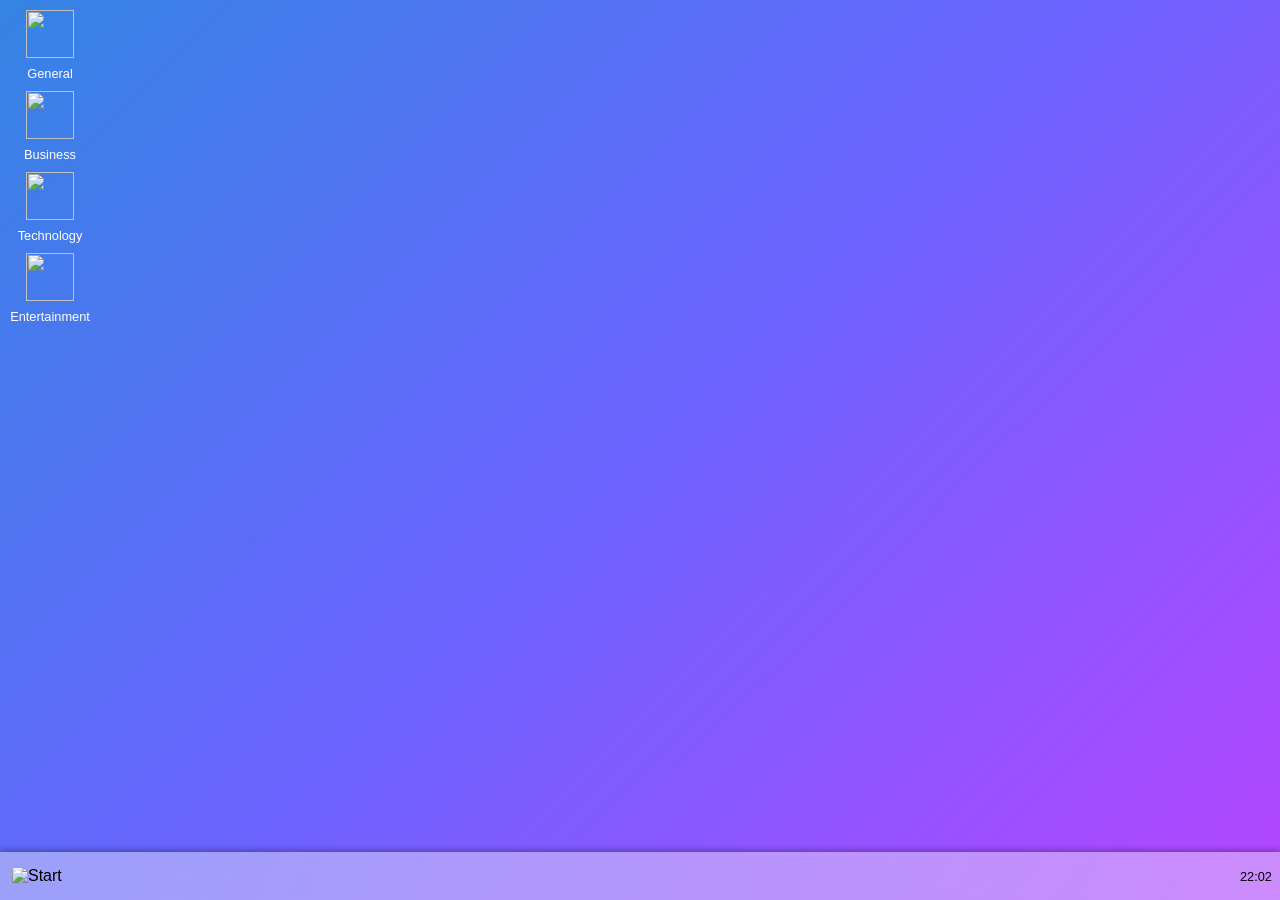
==== commit ce672c97: "feat: Transform Windows 11 emulator into a news desktop application This commit transforms the exist" ====
--- a/index.html
+++ b/index.html
@@ -1,1261 +1,66 @@
+<!--
+Windows 11 Emulator - Simple Web App
+Author: AI
+-->
 <!DOCTYPE html>
 <html lang="en">
 <head>
   <meta charset="UTF-8">
   <meta name="viewport" content="width=device-width, initial-scale=1.0">
-  <title>🍳 Chef & Creator Pro Tools - AI-Powered Culinary Assistant</title>
-  <link href="https://cdnjs.cloudflare.com/ajax/libs/font-awesome/6.4.0/css/all.min.css" rel="stylesheet">
-  <link href="https://fonts.googleapis.com/css2?family=Poppins:wght@300;400;500;600;700&display=swap" rel="stylesheet">
-  <style>
-    :root {
-      --primary-color: #e74c3c;
-      --secondary-color: #f39c12;
-      --accent-color: #27ae60;
-      --dark-color: #2c3e50;
-      --light-color: #ecf0f1;
-      --white: #ffffff;
-      --shadow: 0 10px 30px rgba(0,0,0,0.1);
-      --gradient: linear-gradient(135deg, #667eea 0%, #764ba2 100%);
-      --border-radius: 20px;
-      --transition: all 0.3s cubic-bezier(0.4, 0, 0.2, 1);
-    }
-
-    * {
-      margin: 0;
-      padding: 0;
-      box-sizing: border-box;
-    }
-
-    body {
-      font-family: 'Poppins', sans-serif;
-      background: linear-gradient(135deg, #667eea 0%, #764ba2 100%);
-      min-height: 100vh;
-      padding: 20px;
-      position: relative;
-      overflow-x: hidden;
-    }
-
-    body::before {
-      content: '';
-      position: fixed;
-      top: 0;
-      left: 0;
-      width: 100%;
-      height: 100%;
-      background: url('data:image/svg+xml,<svg xmlns="http://www.w3.org/2000/svg" viewBox="0 0 100 100"><circle cx="50" cy="50" r="2" fill="rgba(255,255,255,0.1)"/></svg>') repeat;
-      z-index: -1;
-    }
-
-    .container {
-      max-width: 1200px;
-      margin: 0 auto;
-    }
-
-    .header {
-      text-align: center;
-      margin-bottom: 40px;
-      animation: fadeInDown 1s ease;
-    }
-
-    .header h1 {
-      font-size: 3.5rem;
-      font-weight: 700;
-      color: var(--white);
-      margin-bottom: 10px;
-      text-shadow: 2px 2px 4px rgba(0,0,0,0.3);
-    }
-
-    .header p {
-      font-size: 1.2rem;
-      color: rgba(255,255,255,0.9);
-      font-weight: 300;
-    }
-
-    .tools-grid {
-      display: grid;
-      grid-template-columns: repeat(auto-fit, minmax(350px, 1fr));
-      gap: 30px;
-      margin-bottom: 40px;
-    }
-
-    .tool {
-      background: var(--white);
-      border-radius: var(--border-radius);
-      padding: 30px;
-      box-shadow: var(--shadow);
-      transition: var(--transition);
-      position: relative;
-      overflow: hidden;
-      animation: fadeInUp 0.8s ease;
-    }
-
-    .tool::before {
-      content: '';
-      position: absolute;
-      top: 0;
-      left: 0;
-      width: 100%;
-      height: 4px;
-      background: var(--gradient);
-    }
-
-    .tool:hover {
-      transform: translateY(-10px);
-      box-shadow: 0 20px 40px rgba(0,0,0,0.15);
-    }
-
-    .tool-header {
-      display: flex;
-      align-items: center;
-      margin-bottom: 20px;
-    }
-
-    .tool-icon {
-      font-size: 2.5rem;
-      margin-right: 15px;
-      background: var(--gradient);
-      -webkit-background-clip: text;
-      -webkit-text-fill-color: transparent;
-      background-clip: text;
-    }
-
-    .tool h2 {
-      font-size: 1.5rem;
-      font-weight: 600;
-      color: var(--dark-color);
-    }
-
-    .tool p {
-      color: #7f8c8d;
-      margin-bottom: 20px;
-      line-height: 1.6;
-    }
-
-    .input-group {
-      margin-bottom: 20px;
-    }
-
-    .input-group label {
-      display: block;
-      margin-bottom: 8px;
-      font-weight: 500;
-      color: var(--dark-color);
-    }
-
-    .form-control {
-      width: 100%;
-      padding: 15px;
-      border: 2px solid #e9ecef;
-      border-radius: 12px;
-      font-family: inherit;
-      font-size: 1rem;
-      transition: var(--transition);
-      resize: vertical;
-      min-height: 50px;
-    }
-
-    .form-control:focus {
-      outline: none;
-      border-color: var(--primary-color);
-      box-shadow: 0 0 0 3px rgba(231, 76, 60, 0.1);
-    }
-
-    .btn {
-      background: var(--gradient);
-      color: var(--white);
-      border: none;
-      padding: 15px 30px;
-      border-radius: 12px;
-      font-size: 1rem;
-      font-weight: 600;
-      cursor: pointer;
-      transition: var(--transition);
-      display: inline-flex;
-      align-items: center;
-      gap: 10px;
-      text-decoration: none;
-      position: relative;
-      overflow: hidden;
-    }
-
-    .btn::before {
-      content: '';
-      position: absolute;
-      top: 0;
-      left: -100%;
-      width: 100%;
-      height: 100%;
-      background: linear-gradient(90deg, transparent, rgba(255,255,255,0.2), transparent);
-      transition: var(--transition);
-    }
-
-    .btn:hover::before {
-      left: 100%;
-    }
-
-    .btn:hover {
-      transform: translateY(-2px);
-      box-shadow: 0 10px 20px rgba(0,0,0,0.2);
-    }
-
-    .btn:active {
-      transform: translateY(0);
-    }
-
-    .btn-secondary {
-      background: var(--accent-color);
-    }
-
-    .btn-premium {
-      background: linear-gradient(135deg, #f7931e 0%, #ffd700 100%);
-      position: relative;
-    }
-
-    .btn-premium::after {
-      content: '✨';
-      margin-left: 5px;
-    }
-
-    .output {
-      background: #f8f9fa;
-      border-radius: 12px;
-      padding: 20px;
-      margin-top: 20px;
-      border-left: 4px solid var(--primary-color);
-      min-height: 60px;
-      display: flex;
-      align-items: center;
-      transition: var(--transition);
-      opacity: 0;
-      transform: translateY(20px);
-    }
-
-    .output.show {
-      opacity: 1;
-      transform: translateY(0);
-    }
-
-    .output.loading {
-      background: linear-gradient(90deg, #f8f9fa 25%, #e9ecef 50%, #f8f9fa 75%);
-      background-size: 200% 100%;
-      animation: shimmer 1.5s infinite;
-    }
-
-    .premium-badge {
-      position: absolute;
-      top: 15px;
-      right: 15px;
-      background: linear-gradient(135deg, #f7931e 0%, #ffd700 100%);
-      color: var(--white);
-      padding: 5px 12px;
-      border-radius: 20px;
-      font-size: 0.8rem;
-      font-weight: 600;
-      text-transform: uppercase;
-      letter-spacing: 1px;
-    }
-
-    .features-grid {
-      display: grid;
-      grid-template-columns: repeat(auto-fit, minmax(250px, 1fr));
-      gap: 20px;
-      margin-top: 40px;
-    }
-
-    .feature {
-      background: rgba(255,255,255,0.1);
-      backdrop-filter: blur(10px);
-      border-radius: var(--border-radius);
-      padding: 20px;
-      text-align: center;
-      color: var(--white);
-      transition: var(--transition);
-    }
-
-    .feature:hover {
-      background: rgba(255,255,255,0.2);
-      transform: translateY(-5px);
-    }
-
-    .feature-icon {
-      font-size: 2rem;
-      margin-bottom: 10px;
-    }
-
-    .loading-spinner {
-      display: inline-block;
-      width: 20px;
-      height: 20px;
-      border: 2px solid rgba(255,255,255,0.3);
-      border-radius: 50%;
-      border-top-color: var(--white);
-      animation: spin 1s ease-in-out infinite;
-    }
-
-    .toast {
-      position: fixed;
-      top: 20px;
-      right: 20px;
-      background: var(--white);
-      color: var(--dark-color);
-      padding: 15px 20px;
-      border-radius: 12px;
-      box-shadow: var(--shadow);
-      transform: translateX(400px);
-      transition: var(--transition);
-      z-index: 1000;
-    }
-
-    .toast.show {
-      transform: translateX(0);
-    }
-
-    .stats {
-      display: flex;
-      justify-content: space-around;
-      background: rgba(255,255,255,0.1);
-      backdrop-filter: blur(10px);
-      border-radius: var(--border-radius);
-      padding: 20px;
-      margin-top: 40px;
-      color: var(--white);
-    }
-
-    .stat {
-      text-align: center;
-    }
-
-    .stat-number {
-      font-size: 2rem;
-      font-weight: 700;
-      display: block;
-    }
-
-    .stat-label {
-      font-size: 0.9rem;
-      opacity: 0.8;
-    }
-
-    @keyframes fadeInDown {
-      from {
-        opacity: 0;
-        transform: translateY(-30px);
-      }
-      to {
-        opacity: 1;
-        transform: translateY(0);
-      }
-    }
-
-    @keyframes fadeInUp {
-      from {
-        opacity: 0;
-        transform: translateY(30px);
-      }
-      to {
-        opacity: 1;
-        transform: translateY(0);
-      }
-    }
-
-    @keyframes shimmer {
-      0% {
-        background-position: -200% 0;
-      }
-      100% {
-        background-position: 200% 0;
-      }
-    }
-
-    @keyframes spin {
-      to {
-        transform: rotate(360deg);
-      }
-    }
-
-    @media (max-width: 768px) {
-      .header h1 {
-        font-size: 2.5rem;
-      }
-      
-      .tools-grid {
-        grid-template-columns: 1fr;
-        gap: 20px;
-      }
-      
-      .tool {
-        padding: 20px;
-      }
-      
-      .stats {
-        flex-direction: column;
-        gap: 20px;
-      }
-    }
-
-    .difficulty-selector {
-      display: flex;
-      gap: 10px;
-      margin-bottom: 15px;
-    }
-
-    .difficulty-btn {
-      padding: 8px 16px;
-      border: 2px solid #e9ecef;
-      background: transparent;
-      border-radius: 20px;
-      cursor: pointer;
-      transition: var(--transition);
-      font-size: 0.9rem;
-    }
-
-    .difficulty-btn.active {
-      border-color: var(--primary-color);
-      background: var(--primary-color);
-      color: var(--white);
-    }
-
-    .cuisine-tags {
-      display: flex;
-      flex-wrap: wrap;
-      gap: 8px;
-      margin-bottom: 15px;
-    }
-
-    .cuisine-tag {
-      padding: 5px 12px;
-      background: #e9ecef;
-      border-radius: 15px;
-      font-size: 0.8rem;
-      cursor: pointer;
-      transition: var(--transition);
-    }
-
-    .cuisine-tag:hover,
-    .cuisine-tag.active {
-      background: var(--primary-color);
-      color: var(--white);
-    }
-
-    .recipe-card {
-      background: var(--white);
-      border-radius: 12px;
-      padding: 20px;
-      margin-top: 15px;
-      box-shadow: 0 5px 15px rgba(0,0,0,0.1);
-    }
-
-    .recipe-meta {
-      display: flex;
-      justify-content: space-between;
-      margin-bottom: 15px;
-      font-size: 0.9rem;
-      color: #666;
-    }
-
-    .ingredients-list {
-      list-style: none;
-      margin: 15px 0;
-    }
-
-    .ingredients-list li {
-      padding: 5px 0;
-      border-bottom: 1px solid #f0f0f0;
-    }
-
-    .ingredients-list li::before {
-      content: '🥄';
-      margin-right: 10px;
-    }
-
-    .steps-list {
-      counter-reset: step-counter;
-      list-style: none;
-      margin: 15px 0;
-    }
-
-    .steps-list li {
-      counter-increment: step-counter;
-      padding: 10px 0;
-      position: relative;
-      padding-left: 40px;
-    }
-
-    .steps-list li::before {
-      content: counter(step-counter);
-      position: absolute;
-      left: 0;
-      top: 10px;
-      background: var(--primary-color);
-      color: var(--white);
-      width: 25px;
-      height: 25px;
-      border-radius: 50%;
-      display: flex;
-      align-items: center;
-      justify-content: center;
-      font-size: 0.8rem;
-      font-weight: 600;
-    }
-  </style>
+  <title>News Desktop</title>
+  <link rel="stylesheet" href="win11.css">
 </head>
 <body>
-  <div class="container">
-    <!-- Header -->
-    <div class="header">
-      <h1><i class="fas fa-utensils"></i> Chef & Creator Pro</h1>
-      <p>AI-Powered Culinary Assistant for Modern Content Creators</p>
+  <!-- Desktop Background -->
+  <div id="desktop">
+    <!-- News category icons -->
+    <div class="desktop-icon" onclick="openApp('general')">
+      <img src="https://img.icons8.com/fluency/48/000000/news.png"/>
+      <span>General</span>
     </div>
-
-    <!-- Stats -->
-    <div class="stats">
-      <div class="stat">
-        <span class="stat-number" id="recipesGenerated">1,247</span>
-        <span class="stat-label">Recipes Generated</span>
-      </div>
-      <div class="stat">
-        <span class="stat-number" id="titlesCreated">3,891</span>
-        <span class="stat-label">Titles Created</span>
-      </div>
-      <div class="stat">
-        <span class="stat-number" id="contentPieces">7,653</span>
-        <span class="stat-label">Content Pieces</span>
-      </div>
-      <div class="stat">
-        <span class="stat-number">98%</span>
-        <span class="stat-label">Satisfaction Rate</span>
-      </div>
+    <div class="desktop-icon" onclick="openApp('business')">
+      <img src="https://img.icons8.com/fluency/48/000000/business.png"/>
+      <span>Business</span>
     </div>
-
-    <!-- Tools Grid -->
-    <div class="tools-grid">
-      <!-- Enhanced Recipe Generator -->
-      <div class="tool">
-        <div class="tool-header">
-          <i class="fas fa-magic tool-icon"></i>
-          <h2>AI Recipe Generator Pro</h2>
-        </div>
-        <p>Create amazing recipes with AI-powered suggestions, nutritional info, and cooking tips.</p>
-        
-        <div class="input-group">
-          <label for="ingredients">Ingredients (separate with commas):</label>
-          <textarea class="form-control" id="ingredients" rows="3" placeholder="e.g. chicken breast, bell peppers, garlic, olive oil, rice"></textarea>
-        </div>
-
-        <div class="input-group">
-          <label>Cuisine Style:</label>
-          <div class="cuisine-tags">
-            <span class="cuisine-tag" data-cuisine="italian">Italian</span>
-            <span class="cuisine-tag" data-cuisine="asian">Asian</span>
-            <span class="cuisine-tag" data-cuisine="mexican">Mexican</span>
-            <span class="cuisine-tag" data-cuisine="mediterranean">Mediterranean</span>
-            <span class="cuisine-tag" data-cuisine="indian">Indian</span>
-            <span class="cuisine-tag" data-cuisine="american">American</span>
-          </div>
-        </div>
-
-        <div class="input-group">
-          <label>Difficulty Level:</label>
-          <div class="difficulty-selector">
-            <button class="difficulty-btn" data-difficulty="easy">Easy</button>
-            <button class="difficulty-btn active" data-difficulty="medium">Medium</button>
-            <button class="difficulty-btn" data-difficulty="hard">Hard</button>
-          </div>
-        </div>
-
-        <button class="btn" onclick="generateAdvancedRecipe()">
-          <i class="fas fa-wand-magic-sparkles"></i>
-          Generate Recipe
-        </button>
-        
-        <div class="output" id="recipeOutput"></div>
-      </div>
-
-      <!-- Enhanced Thumbnail Generator -->
-      <div class="tool">
-        <div class="tool-header">
-          <i class="fas fa-image tool-icon"></i>
-          <h2>Viral Thumbnail Generator</h2>
-        </div>
-        <p>Create click-worthy thumbnails and titles that drive engagement and views.</p>
-        
-        <div class="input-group">
-          <label for="videoTopic">Video Topic:</label>
-          <input type="text" class="form-control" id="videoTopic" placeholder="e.g. Quick Breakfast Ideas for Busy Mornings">
-        </div>
-
-        <div class="input-group">
-          <label for="targetAudience">Target Audience:</label>
-          <select class="form-control" id="targetAudience">
-            <option value="general">General Audience</option>
-            <option value="beginners">Cooking Beginners</option>
-            <option value="professionals">Professional Chefs</option>
-            <option value="health">Health Conscious</option>
-            <option value="budget">Budget Conscious</option>
-            <option value="family">Families with Kids</option>
-          </select>
-        </div>
-
-        <div class="input-group">
-          <label for="contentStyle">Content Style:</label>
-          <select class="form-control" id="contentStyle">
-            <option value="educational">Educational</option>
-            <option value="entertaining">Entertaining</option>
-            <option value="dramatic">Dramatic</option>
-            <option value="minimalist">Minimalist</option>
-            <option value="luxury">Luxury/Premium</option>
-          </select>
-        </div>
-
-        <button class="btn btn-secondary" onclick="generateViralThumbnail()">
-          <i class="fas fa-fire"></i>
-          Create Viral Title
-        </button>
-        
-        <div class="output" id="thumbnailOutput"></div>
-      </div>
-
-      <!-- AI Content Writer -->
-      <div class="tool">
-        <div class="tool-header">
-          <i class="fas fa-pen-fancy tool-icon"></i>
-          <h2>Smart Content Writer</h2>
-        </div>
-        <p>Generate engaging descriptions, captions, and marketing copy with AI assistance.</p>
-        
-        <div class="input-group">
-          <label for="contentType">Content Type:</label>
-          <select class="form-control" id="contentType">
-            <option value="youtube">YouTube Description</option>
-            <option value="instagram">Instagram Caption</option>
-            <option value="blog">Blog Post Intro</option>
-            <option value="email">Email Newsletter</option>
-            <option value="product">Product Description</option>
-            <option value="social">Social Media Post</option>
-          </select>
-        </div>
-
-        <div class="input-group">
-          <label for="contentDesc">Describe your content:</label>
-          <textarea class="form-control" id="contentDesc" rows="4" placeholder="Describe what your video/post is about, key points, and desired tone..."></textarea>
-        </div>
-
-        <div class="input-group">
-          <label for="contentTone">Tone:</label>
-          <select class="form-control" id="contentTone">
-            <option value="friendly">Friendly & Casual</option>
-            <option value="professional">Professional</option>
-            <option value="exciting">Exciting & Energetic</option>
-            <option value="educational">Educational</option>
-            <option value="humorous">Humorous</option>
-            <option value="inspirational">Inspirational</option>
-          </select>
-        </div>
-
-        <button class="btn" onclick="generateSmartContent()">
-          <i class="fas fa-brain"></i>
-          Generate Content
-        </button>
-        
-        <div class="output" id="textOutput"></div>
-      </div>
-
-      <!-- Nutrition Calculator -->
-      <div class="tool">
-        <div class="tool-header">
-          <i class="fas fa-calculator tool-icon"></i>
-          <h2>Nutrition Calculator</h2>
-        </div>
-        <p>Calculate nutritional information and create healthy meal suggestions.</p>
-        
-        <div class="input-group">
-          <label for="foodItems">Food Items & Quantities:</label>
-          <textarea class="form-control" id="foodItems" rows="3" placeholder="e.g. 200g chicken breast, 1 cup rice, 2 tbsp olive oil"></textarea>
-        </div>
-
-        <div class="input-group">
-          <label for="dietaryGoal">Dietary Goal:</label>
-          <select class="form-control" id="dietaryGoal">
-            <option value="balanced">Balanced Diet</option>
-            <option value="weight-loss">Weight Loss</option>
-            <option value="muscle-gain">Muscle Gain</option>
-            <option value="low-carb">Low Carb</option>
-            <option value="high-protein">High Protein</option>
-            <option value="vegetarian">Vegetarian</option>
-          </select>
-        </div>
-
-        <button class="btn btn-secondary" onclick="calculateNutrition()">
-          <i class="fas fa-chart-pie"></i>
-          Calculate Nutrition
-        </button>
-        
-        <div class="output" id="nutritionOutput"></div>
-      </div>
-
-      <!-- Meal Planner -->
-      <div class="tool">
-        <div class="tool-header">
-          <i class="fas fa-calendar-alt tool-icon"></i>
-          <h2>Weekly Meal Planner</h2>
-        </div>
-        <p>Plan your weekly meals with AI suggestions based on your preferences and goals.</p>
-        
-        <div class="input-group">
-          <label for="mealPreferences">Dietary Preferences:</label>
-          <textarea class="form-control" id="mealPreferences" rows="2" placeholder="e.g. vegetarian, gluten-free, low sodium, quick meals"></textarea>
-        </div>
-
-        <div class="input-group">
-          <label for="peopleCount">Number of People:</label>
-          <select class="form-control" id="peopleCount">
-            <option value="1">1 Person</option>
-            <option value="2">2 People</option>
-            <option value="4">Family of 4</option>
-            <option value="6">Large Family (6+)</option>
-          </select>
-        </div>
-
-        <button class="btn" onclick="generateMealPlan()">
-          <i class="fas fa-utensils"></i>
-          Create Meal Plan
-        </button>
-        
-        <div class="output" id="mealPlanOutput"></div>
-      </div>
-
-      <!-- Premium Tool -->
-      <div class="tool">
-        <div class="premium-badge">Pro Only</div>
-        <div class="tool-header">
-          <i class="fas fa-crown tool-icon"></i>
-          <h2>AI Chef Master Mode</h2>
-        </div>
-        <p>Advanced AI capabilities with professional recipe analysis, cost calculation, and video script generation.</p>
-        
-        <div class="input-group">
-          <label>Professional Features:</label>
-          <ul style="list-style: none; padding: 0; margin: 10px 0;">
-            <li style="padding: 5px 0;"><i class="fas fa-check" style="color: var(--accent-color); margin-right: 8px;"></i> Advanced Recipe Analytics</li>
-            <li style="padding: 5px 0;"><i class="fas fa-check" style="color: var(--accent-color); margin-right: 8px;"></i> Cost Per Serving Calculator</li>
-            <li style="padding: 5px 0;"><i class="fas fa-check" style="color: var(--accent-color); margin-right: 8px;"></i> Video Script Generator</li>
-            <li style="padding: 5px 0;"><i class="fas fa-check" style="color: var(--accent-color); margin-right: 8px;"></i> SEO-Optimized Content</li>
-            <li style="padding: 5px 0;"><i class="fas fa-check" style="color: var(--accent-color); margin-right: 8px;"></i> Batch Recipe Processing</li>
-          </ul>
-        </div>
-
-        <button class="btn btn-premium" onclick="showPremiumModal()">
-          <i class="fas fa-rocket"></i>
-          Upgrade to Pro
-        </button>
-      </div>
+    <div class="desktop-icon" onclick="openApp('technology')">
+      <img src="https://img.icons8.com/fluency/48/000000/electronics.png"/>
+      <span>Technology</span>
     </div>
-
-    <!-- Features -->
-    <div class="features-grid">
-      <div class="feature">
-        <div class="feature-icon"><i class="fas fa-bolt"></i></div>
-        <h3>Lightning Fast</h3>
-        <p>Generate content in seconds with our optimized AI engine</p>
-      </div>
-      <div class="feature">
-        <div class="feature-icon"><i class="fas fa-shield-alt"></i></div>
-        <h3>Privacy First</h3>
-        <p>Your recipes and content stay private and secure</p>
-      </div>
-      <div class="feature">
-        <div class="feature-icon"><i class="fas fa-mobile-alt"></i></div>
-        <h3>Mobile Optimized</h3>
-        <p>Works perfectly on all devices and screen sizes</p>
-      </div>
-      <div class="feature">
-        <div class="feature-icon"><i class="fas fa-heart"></i></div>
-        <h3>Creator Focused</h3>
-        <p>Built specifically for content creators and chefs</p>
-      </div>
+    <div class="desktop-icon" onclick="openApp('entertainment')">
+      <img src="https://img.icons8.com/fluency/48/000000/movie-projector.png"/>
+      <span>Entertainment</span>
     </div>
   </div>
 
-  <!-- Toast Notification -->
-  <div class="toast" id="toast"></div>
+  <!-- Taskbar -->
+  <div id="taskbar">
+    <div id="start-button" onclick="toggleStartMenu()">
+      <img src="https://img.icons8.com/color/48/000000/windows-11.png" alt="Start">
+    </div>
+    <div id="taskbar-center">
+      <!-- Running app thumbnails injected here -->
+    </div>
+    <div id="system-tray">
+      <span id="clock"></span>
+    </div>
+  </div>
 
-  <script>
-    // Enhanced Recipe Generator
-    function generateAdvancedRecipe() {
-      const ingredients = document.getElementById("ingredients").value.trim();
-      const cuisine = document.querySelector('.cuisine-tag.active')?.dataset.cuisine || 'international';
-      const difficulty = document.querySelector('.difficulty-btn.active')?.dataset.difficulty || 'medium';
-      const output = document.getElementById("recipeOutput");
-      
-      if (!ingredients) {
-        showToast("Please enter some ingredients first!");
-        return;
-      }
+  <!-- Start Menu -->
+  <div id="start-menu" class="glass hidden">
+    <h3>Start</h3>
+    <div class="start-apps">
+      <div class="start-icon" onclick="openApp('notepad')">
+        <img src="https://img.icons8.com/fluency/48/000000/notepad.png"/>
+        <span>Notepad</span>
+      </div>
+      <!-- Add more icons here -->
+    </div>
+  </div>
 
-      showLoading(output, "Generating your perfect recipe...");
-      
-      setTimeout(() => {
-        const recipe = generateRecipeContent(ingredients, cuisine, difficulty);
-        output.innerHTML = recipe;
-        output.classList.add('show');
-        updateStats('recipes');
-        showToast("Recipe generated successfully! 🍳");
-      }, 2000);
-    }
+  <!-- App Windows Container -->
+  <div id="windows-container"></div>
 
-    function generateRecipeContent(ingredients, cuisine, difficulty) {
-      const ingredientList = ingredients.split(',').map(ing => ing.trim());
-      const recipeName = generateRecipeName(ingredientList, cuisine);
-      const cookTime = difficulty === 'easy' ? '15-20' : difficulty === 'medium' ? '25-35' : '45-60';
-      const servings = Math.floor(Math.random() * 4) + 2;
-      
-      return `
-        <div class="recipe-card">
-          <h3 style="color: var(--primary-color); margin-bottom: 15px;">${recipeName}</h3>
-          <div class="recipe-meta">
-            <span><i class="fas fa-clock"></i> ${cookTime} mins</span>
-            <span><i class="fas fa-users"></i> ${servings} servings</span>
-            <span><i class="fas fa-star"></i> ${difficulty.charAt(0).toUpperCase() + difficulty.slice(1)}</span>
-          </div>
-          
-          <h4 style="margin: 15px 0 10px 0; color: var(--dark-color);">Ingredients:</h4>
-          <ul class="ingredients-list">
-            ${ingredientList.map(ing => `<li>${ing}</li>`).join('')}
-            <li>Salt and pepper to taste</li>
-            <li>Fresh herbs for garnish</li>
-          </ul>
-          
-          <h4 style="margin: 15px 0 10px 0; color: var(--dark-color);">Instructions:</h4>
-          <ol class="steps-list">
-            <li>Prep all ingredients and heat your pan to medium-high temperature.</li>
-            <li>Season main ingredients with salt, pepper, and your favorite ${cuisine} spices.</li>
-            <li>Cook for ${Math.floor(parseInt(cookTime.split('-')[0]) * 0.6)} minutes, stirring occasionally for even cooking.</li>
-            <li>Add complementary ingredients and cook for another ${Math.floor(parseInt(cookTime.split('-')[0]) * 0.4)} minutes.</li>
-            <li>Taste and adjust seasoning. Garnish with fresh herbs and serve hot!</li>
-          </ol>
-          
-          <div style="background: #e8f5e8; padding: 15px; border-radius: 8px; margin-top: 15px;">
-            <strong>Chef's Tip:</strong> For best results, let ingredients come to room temperature before cooking. This ensures even cooking and better flavor development!
-          </div>
-        </div>
-      `;
-    }
-
-    function generateRecipeName(ingredients, cuisine) {
-      const bases = {
-        italian: ['Pasta', 'Risotto', 'Piccata', 'Parmigiana'],
-        asian: ['Stir-fry', 'Curry', 'Teriyaki', 'Pad Thai'],
-        mexican: ['Tacos', 'Quesadillas', 'Enchiladas', 'Burrito Bowl'],
-        mediterranean: ['Grilled', 'Herb-Crusted', 'Mediterranean', 'Olive'],
-        indian: ['Masala', 'Tikka', 'Curry', 'Tandoori'],
-        american: ['BBQ', 'Grilled', 'Classic', 'Comfort']
-      };
-      
-      const mainIngredient = ingredients[0] ? ingredients[0].charAt(0).toUpperCase() + ingredients[0].slice(1) : 'Gourmet';
-      const base = bases[cuisine] ? bases[cuisine][Math.floor(Math.random() * bases[cuisine].length)] : 'Delicious';
-      
-      return `${base} ${mainIngredient} Delight`;
-    }
-
-    // Enhanced Thumbnail Generator
-    function generateViralThumbnail() {
-      const topic = document.getElementById("videoTopic").value.trim();
-      const audience = document.getElementById("targetAudience").value;
-      const style = document.getElementById("contentStyle").value;
-      const output = document.getElementById("thumbnailOutput");
-      
-      if (!topic) {
-        showToast("Please enter a video topic first!");
-        return;
-      }
-
-      showLoading(output, "Creating viral content...");
-      
-      setTimeout(() => {
-        const thumbnailContent = generateThumbnailContent(topic, audience, style);
-        output.innerHTML = thumbnailContent;
-        output.classList.add('show');
-        updateStats('titles');
-        showToast("Viral title created! 🔥");
-      }, 1800);
-    }
-
-    function generateThumbnailContent(topic, audience, style) {
-      const hooks = {
-        educational: ['Learn', 'Master', 'Ultimate Guide', 'Step-by-Step'],
-        entertaining: ['Amazing', 'Incredible', 'Mind-Blowing', 'Hilarious'],
-        dramatic: ['SHOCKING', 'UNBELIEVABLE', 'EXPOSED', 'SECRET'],
-        minimalist: ['Simple', 'Clean', 'Pure', 'Essential'],
-        luxury: ['Premium', 'Gourmet', 'Luxury', 'Exclusive']
-      };
-      
-      const emotions = ['🔥', '😱', '🤯', '✨', '💯', '🚀', '⚡', '🎯'];
-      const hook = hooks[style][Math.floor(Math.random() * hooks[style].length)];
-      const emotion = emotions[Math.floor(Math.random() * emotions.length)];
-      
-      const titles = [
-        `${emotion} ${hook} ${topic} (${audience === 'beginners' ? 'Beginner Friendly' : 'Pro Tips'})`,
-        `${topic}: ${hook} Method That Changes Everything! ${emotion}`,
-        `Why ${topic} is HARDER Than You Think ${emotion}`,
-        `${hook} ${topic} - Results Will SHOCK You! ${emotion}`
-      ];
-      
-      const selectedTitle = titles[Math.floor(Math.random() * titles.length)];
-      
-      return `
-        <div style="background: linear-gradient(135deg, #667eea 0%, #764ba2 100%); color: white; padding: 20px; border-radius: 12px; margin-bottom: 15px;">
-          <h3 style="margin: 0 0 10px 0;">🎯 Viral Title Suggestion:</h3>
-          <p style="font-size: 1.2rem; font-weight: 600; margin: 0; line-height: 1.4;">${selectedTitle}</p>
-        </div>
-        
-        <div style="background: #f8f9fa; padding: 15px; border-radius: 8px; margin-bottom: 15px;">
-          <h4 style="margin: 0 0 10px 0; color: var(--dark-color);">📝 Description Ideas:</h4>
-          <p style="margin: 5px 0;">• In this video, I'll show you exactly how to ${topic.toLowerCase()}</p>
-          <p style="margin: 5px 0;">• Perfect for ${audience === 'beginners' ? 'anyone just starting out' : 'experienced creators looking to level up'}</p>
-          <p style="margin: 5px 0;">• Don't forget to subscribe for more amazing content!</p>
-        </div>
-        
-        <div style="background: #e8f5e8; padding: 15px; border-radius: 8px;">
-          <strong>💡 Thumbnail Tips:</strong> Use bright colors, clear text, and expressive faces. Include "${hook}" prominently in your thumbnail design!
-        </div>
-      `;
-    }
-
-    // Smart Content Writer
-    function generateSmartContent() {
-      const contentType = document.getElementById("contentType").value;
-      const description = document.getElementById("contentDesc").value.trim();
-      const tone = document.getElementById("contentTone").value;
-      const output = document.getElementById("textOutput");
-      
-      if (!description) {
-        showToast("Please describe your content first!");
-        return;
-      }
-
-      showLoading(output, "Crafting engaging content...");
-      
-      setTimeout(() => {
-        const content = generateContentByType(contentType, description, tone);
-        output.innerHTML = content;
-        output.classList.add('show');
-        updateStats('content');
-        showToast("Content generated successfully! ✍️");
-      }, 2200);
-    }
-
-    function generateContentByType(type, description, tone) {
-      const toneStyles = {
-        friendly: { greeting: "Hey there!", closer: "Hope this helps!", emoji: "😊" },
-        professional: { greeting: "Welcome", closer: "Thank you for watching", emoji: "💼" },
-        exciting: { greeting: "Get ready!", closer: "Let's do this!", emoji: "🔥" },
-        educational: { greeting: "Today you'll learn", closer: "Keep learning!", emoji: "📚" },
-        humorous: { greeting: "Buckle up!", closer: "Thanks for the laughs!", emoji: "😄" },
-        inspirational: { greeting: "Believe in yourself!", closer: "You've got this!", emoji: "✨" }
-      };
-      
-      const style = toneStyles[tone];
-      
-      const templates = {
-        youtube: `
-          <div style="background: #ff0000; color: white; padding: 15px; border-radius: 8px; margin-bottom: 15px;">
-            <h4 style="margin: 0 0 10px 0;">📺 YouTube Description:</h4>
-          </div>
-          <div style="background: white; padding: 20px; border-radius: 8px; border: 1px solid #ddd;">
-            <p>${style.greeting} ${style.emoji}</p>
-            <p>In today's video, we're diving deep into ${description}. Whether you're a beginner or looking to improve your skills, this content is perfect for you!</p>
-            <p><strong>What you'll discover:</strong></p>
-            <p>✅ Key techniques and tips<br>✅ Common mistakes to avoid<br>✅ Pro-level insights</p>
-            <p>🔔 Don't forget to SUBSCRIBE and hit the bell icon for notifications!</p>
-            <p>💬 Let me know in the comments what you'd like to see next!</p>
-            <p>${style.closer}</p>
-            <p><strong>Tags:</strong> #cooking #tutorial #tips #${description.split(' ')[0].toLowerCase()}</p>
-          </div>
-        `,
-        instagram: `
-          <div style="background: linear-gradient(45deg, #405de6, #5851db, #833ab4, #c13584, #e1306c, #fd1d1d); color: white; padding: 15px; border-radius: 8px; margin-bottom: 15px;">
-            <h4 style="margin: 0 0 10px 0;">📸 Instagram Caption:</h4>
-          </div>
-          <div style="background: white; padding: 20px; border-radius: 8px; border: 1px solid #ddd;">
-            <p>${style.greeting} food lovers! ${style.emoji}</p>
-            <p>Just tried this amazing approach to ${description} and I'm absolutely loving the results! 🤤</p>
-            <p>The secret is in the details - swipe to see the full process ➡️</p>
-            <p>Save this post if you want to try it later! 📌</p>
-            <p>Tag a friend who needs to see this! 👥</p>
-            <p>#foodie #cooking #recipe #${description.split(' ')[0].toLowerCase()} #homemade #delicious #yummy #instafood #foodstagram</p>
-          </div>
-        `,
-        blog: `
-          <div style="background: #2c3e50; color: white; padding: 15px; border-radius: 8px; margin-bottom: 15px;">
-            <h4 style="margin: 0 0 10px 0;">📝 Blog Post Intro:</h4>
-          </div>
-          <div style="background: white; padding: 20px; border-radius: 8px; border: 1px solid #ddd;">
-            <h3>Mastering the Art of ${description.charAt(0).toUpperCase() + description.slice(1)}</h3>
-            <p>${style.greeting} fellow food enthusiasts! ${style.emoji}</p>
-            <p>Have you ever wondered how to truly excel at ${description}? You're not alone. Today, we're exploring this fascinating topic in depth, breaking down everything you need to know to become proficient.</p>
-            <p>In this comprehensive guide, you'll discover proven techniques, insider tips, and practical advice that will transform your approach. Whether you're just starting out or looking to refine your skills, this post has something valuable for everyone.</p>
-            <p><em>Ready to dive in? Let's begin this culinary journey together!</em></p>
-          </div>
-        `
-      };
-      
-      return templates[type] || templates.youtube;
-    }
-
-    // Nutrition Calculator
-    function calculateNutrition() {
-      const foodItems = document.getElementById("foodItems").value.trim();
-      const goal = document.getElementById("dietaryGoal").value;
-      const output = document.getElementById("nutritionOutput");
-      
-      if (!foodItems) {
-        showToast("Please enter some food items first!");
-        return;
-      }
-
-      showLoading(output, "Calculating nutrition facts...");
-      
-      setTimeout(() => {
-        const nutrition = generateNutritionInfo(foodItems, goal);
-        output.innerHTML = nutrition;
-        output.classList.add('show');
-        showToast("Nutrition calculated! 📊");
-      }, 1500);
-    }
-
-    function generateNutritionInfo(foodItems, goal) {
-      const calories = Math.floor(Math.random() * 400) + 300;
-      const protein = Math.floor(Math.random() * 30) + 20;
-      const carbs = Math.floor(Math.random() * 40) + 30;
-      const fat = Math.floor(Math.random() * 20) + 10;
-      const fiber = Math.floor(Math.random() * 8) + 5;
-      
-      const goalAdvice = {
-        'weight-loss': 'Great choice for weight loss! Consider reducing portion size by 20%.',
-        'muscle-gain': 'Perfect for muscle building! Add a protein shake for extra gains.',
-        'low-carb': 'Consider reducing rice/bread portions and adding more vegetables.',
-        'high-protein': 'Excellent protein content! This meal supports your goals.',
-        'balanced': 'Well-balanced meal with good macro distribution.',
-        'vegetarian': 'Nutritious plant-based options with complete amino acids.'
-      };
-      
-      return `
-        <div style="background: white; padding: 20px; border-radius: 12px; border: 1px solid #ddd;">
-          <h3 style="color: var(--primary-color); margin-bottom: 20px;">📊 Nutrition Facts</h3>
-          
-          <div style="display: grid; grid-template-columns: repeat(auto-fit, minmax(120px, 1fr)); gap: 15px; margin-bottom: 20px;">
-            <div style="text-align: center; background: #f8f9fa; padding: 15px; border-radius: 8px;">
-              <div style="font-size: 1.5rem; font-weight: bold; color: var(--primary-color);">${calories}</div>
-              <div style="font-size: 0.9rem; color: #666;">Calories</div>
-            </div>
-            <div style="text-align: center; background: #f8f9fa; padding: 15px; border-radius: 8px;">
-              <div style="font-size: 1.5rem; font-weight: bold; color: var(--accent-color);">${protein}g</div>
-              <div style="font-size: 0.9rem; color: #666;">Protein</div>
-            </div>
-            <div style="text-align: center; background: #f8f9fa; padding: 15px; border-radius: 8px;">
-              <div style="font-size: 1.5rem; font-weight: bold; color: var(--secondary-color);">${carbs}g</div>
-              <div style="font-size: 0.9rem; color: #666;">Carbs</div>
-            </div>
-            <div style="text-align: center; background: #f8f9fa; padding: 15px; border-radius: 8px;">
-              <div style="font-size: 1.5rem; font-weight: bold; color: var(--dark-color);">${fat}g</div>
-              <div style="font-size: 0.9rem; color: #666;">Fat</div>
-            </div>
-          </div>
-          
-          <div style="background: #e8f5e8; padding: 15px; border-radius: 8px; margin-bottom: 15px;">
-            <strong>🎯 Goal-Specific Advice:</strong><br>
-            ${goalAdvice[goal]}
-          </div>
-          
-          <div style="background: #fff3cd; padding: 15px; border-radius: 8px;">
-            <strong>💡 Nutritionist Tip:</strong> This meal provides ${fiber}g of fiber, which is excellent for digestive health. Pair with plenty of water for optimal nutrition absorption!
-          </div>
-        </div>
-      `;
-    }
-
-    // Meal Planner
-    function generateMealPlan() {
-      const preferences = document.getElementById("mealPreferences").value.trim();
-      const people = document.getElementById("peopleCount").value;
-      const output = document.getElementById("mealPlanOutput");
-      
-      if (!preferences) {
-        showToast("Please enter your dietary preferences!");
-        return;
-      }
-
-      showLoading(output, "Planning your perfect week...");
-      
-      setTimeout(() => {
-        const mealPlan = generateWeeklyPlan(preferences, people);
-        output.innerHTML = mealPlan;
-        output.classList.add('show');
-        showToast("Meal plan ready! 📅");
-      }, 2500);
-    }
-
-    function generateWeeklyPlan(preferences, people) {
-      const days = ['Monday', 'Tuesday', 'Wednesday', 'Thursday', 'Friday', 'Saturday', 'Sunday'];
-      const meals = {
-        breakfast: ['Overnight Oats', 'Avocado Toast', 'Smoothie Bowl', 'Greek Yogurt Parfait', 'Veggie Scramble'],
-        lunch: ['Quinoa Salad', 'Buddha Bowl', 'Soup & Sandwich', 'Stir-fry', 'Grain Bowl'],
-        dinner: ['Grilled Protein with Veggies', 'Pasta Primavera', 'Sheet Pan Dinner', 'Curry & Rice', 'Stuffed Peppers']
-      };
-      
-      let planHtml = `
-        <div style="background: white; padding: 20px; border-radius: 12px; border: 1px solid #ddd;">
-          <h3 style="color: var(--primary-color); margin-bottom: 20px;">📅 Your Weekly Meal Plan (${people} ${people === '1' ? 'Person' : 'People'})</h3>
-      `;
-      
-      days.forEach(day => {
-        const breakfast = meals.breakfast[Math.floor(Math.random() * meals.breakfast.length)];
-        const lunch = meals.lunch[Math.floor(Math.random() * meals.lunch.length)];
-        const dinner = meals.dinner[Math.floor(Math.random() * meals.dinner.length)];
-        
-        planHtml += `
-          <div style="border: 1px solid #e9ecef; border-radius: 8px; padding: 15px; margin-bottom: 15px;">
-            <h4 style="color: var(--dark-color); margin-bottom: 10px;">${day}</h4>
-            <div style="display: grid; grid-template-columns: repeat(auto-fit, minmax(200px, 1fr)); gap: 10px;">
-              <div><strong>🌅 Breakfast:</strong> ${breakfast}</div>
-              <div><strong>🌞 Lunch:</strong> ${lunch}</div>
-              <div><strong>🌙 Dinner:</strong> ${dinner}</div>
-            </div>
-          </div>
-        `;
-      });
-      
-      planHtml += `
-          <div style="background: #e8f5e8; padding: 15px; border-radius: 8px; margin-top: 20px;">
-            <strong>🛒 Prep Tips:</strong> Shop on Sunday, prep ingredients in advance, and batch cook grains and proteins for the week!
-          </div>
-        </div>
-      `;
-      
-      return planHtml;
-    }
-
-    // Premium Modal
-    function showPremiumModal() {
-      const modal = `
-        <div style="position: fixed; top: 0; left: 0; width: 100%; height: 100%; background: rgba(0,0,0,0.8); z-index: 1000; display: flex; align-items: center; justify-content: center;" onclick="this.remove()">
-          <div style="background: white; padding: 40px; border-radius: 20px; max-width: 500px; text-align: center;" onclick="event.stopPropagation()">
-            <h2 style="color: var(--primary-color); margin-bottom: 20px;">🚀 Upgrade to Chef Pro</h2>
-            <p style="margin-bottom: 30px; color: #666;">Unlock advanced AI features, unlimited recipes, and professional tools!</p>
-            <div style="background: linear-gradient(135deg, #f7931e 0%, #ffd700 100%); color: white; padding: 20px; border-radius: 12px; margin-bottom: 20px;">
-              <h3 style="margin: 0 0 10px 0;">✨ Pro Features Include:</h3>
-              <p style="margin: 0;">• Advanced Recipe Analytics & Cost Calculator<br>• Video Script Generator<br>• SEO-Optimized Content<br>• Batch Processing Tools<br>• Priority Support</p>
-            </div>
-            <button style="background: var(--gradient); color: white; border: none; padding: 15px 30px; border-radius: 12px; font-size: 1.1rem; cursor: pointer; margin-right: 10px;" onclick="showToast('Pro features coming soon! 🚀')">Start Free Trial</button>
-            <button style="background: #6c757d; color: white; border: none; padding: 15px 30px; border-radius: 12px; cursor: pointer;" onclick="this.parentElement.parentElement.remove()">Maybe Later</button>
-          </div>
-        </div>
-      `;
-      document.body.insertAdjacentHTML('beforeend', modal);
-    }
-
-    // Utility Functions
-    function showLoading(output, message) {
-      output.innerHTML = `
-        <div style="display: flex; align-items: center; gap: 15px; padding: 20px;">
-          <div class="loading-spinner"></div>
-          <span>${message}</span>
-        </div>
-      `;
-      output.classList.add('show', 'loading');
-    }
-
-    function showToast(message) {
-      const toast = document.getElementById('toast');
-      toast.textContent = message;
-      toast.classList.add('show');
-      setTimeout(() => toast.classList.remove('show'), 3000);
-    }
-
-    function updateStats(type) {
-      const counters = {
-        recipes: 'recipesGenerated',
-        titles: 'titlesCreated',
-        content: 'contentPieces'
-      };
-      
-      if (counters[type]) {
-        const element = document.getElementById(counters[type]);
-        const current = parseInt(element.textContent.replace(',', ''));
-        element.textContent = (current + 1).toLocaleString();
-      }
-    }
-
-    // Event Listeners
-    document.addEventListener('DOMContentLoaded', function() {
-      // Cuisine tag selection
-      document.querySelectorAll('.cuisine-tag').forEach(tag => {
-        tag.addEventListener('click', function() {
-          document.querySelectorAll('.cuisine-tag').forEach(t => t.classList.remove('active'));
-          this.classList.add('active');
-        });
-      });
-
-      // Difficulty button selection
-      document.querySelectorAll('.difficulty-btn').forEach(btn => {
-        btn.addEventListener('click', function() {
-          document.querySelectorAll('.difficulty-btn').forEach(b => b.classList.remove('active'));
-          this.classList.add('active');
-        });
-      });
-
-      // Remove loading class when content is shown
-      document.querySelectorAll('.output').forEach(output => {
-        const observer = new MutationObserver(function(mutations) {
-          mutations.forEach(function(mutation) {
-            if (mutation.target.classList.contains('show')) {
-              mutation.target.classList.remove('loading');
-            }
-          });
-        });
-        observer.observe(output, { attributes: true, attributeFilter: ['class'] });
-      });
-
-      // Animate stats on load
-      animateStats();
-    });
-
-    function animateStats() {
-      const stats = document.querySelectorAll('.stat-number');
-      stats.forEach(stat => {
-        const target = parseInt(stat.textContent.replace(',', ''));
-        let current = 0;
-        const increment = target / 50;
-        const timer = setInterval(() => {
-          current += increment;
-          if (current >= target) {
-            current = target;
-            clearInterval(timer);
-          }
-          stat.textContent = Math.floor(current).toLocaleString();
-        }, 30);
-      });
-    }
-
-    // Keyboard shortcuts
-    document.addEventListener('keydown', function(e) {
-      if (e.ctrlKey || e.metaKey) {
-        switch(e.key) {
-          case '1':
-            e.preventDefault();
-            document.getElementById('ingredients').focus();
-            break;
-          case '2':
-            e.preventDefault();
-            document.getElementById('videoTopic').focus();
-            break;
-          case '3':
-            e.preventDefault();
-            document.getElementById('contentDesc').focus();
-            break;
-        }
-      }
-    });
-  </script>
+  <script src="mock-news.js"></script>
+  <script src="win11.js"></script>
 </body>
 </html>
--- a/win11.css
+++ b/win11.css
@@ -0,0 +1,220 @@
+/* Windows 11 Emulator Styles */
+
+:root {
+  --glass-bg: rgba(255, 255, 255, 0.4);
+  --glass-blur: 20px;
+  --taskbar-height: 48px;
+  --taskbar-bg: rgba(245, 245, 245, 0.4);
+  --accent: #0067c0;
+}
+
+html, body {
+  width: 100%;
+  height: 100%;
+  margin: 0;
+  padding: 0;
+  user-select: none;
+  overflow: hidden;
+  font-family: 'Segoe UI', Tahoma, Geneva, Verdana, sans-serif;
+}
+
+body {
+  background: linear-gradient(135deg, #3584e4 0%, #6c63ff 50%, #b446ff 100%);
+}
+
+/* Desktop */
+#desktop {
+  position: absolute;
+  top: 0;
+  left: 0;
+  right: 0;
+  bottom: var(--taskbar-height);
+}
+
+.desktop-icon {
+  width: 80px;
+  margin: 10px;
+  text-align: center;
+  color: #fff;
+  cursor: pointer;
+}
+.desktop-icon img {
+  width: 48px;
+  height: 48px;
+}
+.desktop-icon span {
+  display: block;
+  font-size: 0.8rem;
+  margin-top: 4px;
+}
+
+/* Taskbar */
+#taskbar {
+  position: absolute;
+  bottom: 0;
+  left: 0;
+  right: 0;
+  height: var(--taskbar-height);
+  background: var(--taskbar-bg);
+  backdrop-filter: blur(var(--glass-blur));
+  display: flex;
+  align-items: center;
+  justify-content: space-between;
+  padding: 0 8px;
+  box-shadow: 0 -2px 6px rgba(0,0,0,0.3);
+}
+
+#start-button img {
+  width: 32px;
+  height: 32px;
+  cursor: pointer;
+  padding: 4px;
+  border-radius: 6px;
+}
+#start-button img:hover {
+  background: rgba(0,0,0,0.1);
+}
+
+#taskbar-center {
+  display: flex;
+  gap: 8px;
+}
+
+.taskbar-thumb {
+  width: 40px;
+  height: 40px;
+  background: var(--glass-bg);
+  backdrop-filter: blur(var(--glass-blur));
+  border-radius: 6px;
+  display: flex;
+  align-items: center;
+  justify-content: center;
+  cursor: pointer;
+}
+
+#system-tray {
+  color: #000;
+  font-size: 0.8rem;
+  min-width: 60px;
+  text-align: right;
+}
+
+/* Start Menu */
+#start-menu {
+  position: absolute;
+  bottom: var(--taskbar-height);
+  left: 50%;
+  transform: translateX(-50%) translateY(10px);
+  width: 380px;
+  max-height: 500px;
+  background: var(--glass-bg);
+  backdrop-filter: blur(var(--glass-blur));
+  border-radius: 16px;
+  padding: 16px;
+  box-shadow: 0 8px 20px rgba(0,0,0,0.2);
+  color: #000;
+}
+.hidden {
+  display: none;
+}
+
+.start-apps {
+  display: flex;
+  flex-wrap: wrap;
+  gap: 20px;
+  margin-top: 12px;
+}
+.start-icon {
+  width: 80px;
+  text-align: center;
+  cursor: pointer;
+}
+.start-icon img {
+  width: 48px;
+  height: 48px;
+}
+.start-icon span {
+  font-size: 0.75rem;
+}
+
+/* Windows (apps) */
+.window {
+  position: absolute;
+  width: 400px;
+  height: 300px;
+  background: var(--glass-bg);
+  backdrop-filter: blur(calc(var(--glass-blur) * 0.75));
+  border-radius: 10px;
+  box-shadow: 0 4px 16px rgba(0,0,0,0.3);
+  display: flex;
+  flex-direction: column;
+  overflow: hidden;
+}
+
+.window-header {
+  background: rgba(255,255,255,0.6);
+  padding: 6px 10px;
+  display: flex;
+  align-items: center;
+  justify-content: space-between;
+  cursor: move;
+}
+.window-header .title {
+  font-weight: bold;
+}
+.window-header .close-btn {
+  width: 20px;
+  height: 20px;
+  border-radius: 50%;
+  background: #e81123;
+  cursor: pointer;
+}
+.window-content {
+  flex: 1;
+  padding: 10px;
+  overflow: auto;
+}
+
+/* Scrollbar styling */
+.window-content::-webkit-scrollbar {
+  width: 8px;
+}
+.window-content::-webkit-scrollbar-thumb {
+  background: rgba(0,0,0,0.3);
+  border-radius: 4px;
+}
+
+/* News App Styles */
+.news-list {
+  list-style: none;
+  padding: 0;
+  margin: 0;
+}
+
+.news-item {
+  margin-bottom: 1rem;
+}
+
+.news-link {
+  text-decoration: none;
+  color: inherit;
+  display: block;
+  padding: 0.75rem;
+  border-radius: 8px;
+  transition: background-color 0.2s ease;
+}
+
+.news-link:hover {
+  background-color: rgba(0, 0, 0, 0.1);
+}
+
+.news-title {
+  margin: 0 0 0.25rem 0;
+  font-size: 1rem;
+}
+
+.news-description {
+  margin: 0;
+  font-size: 0.85rem;
+  color: #333;
+}
